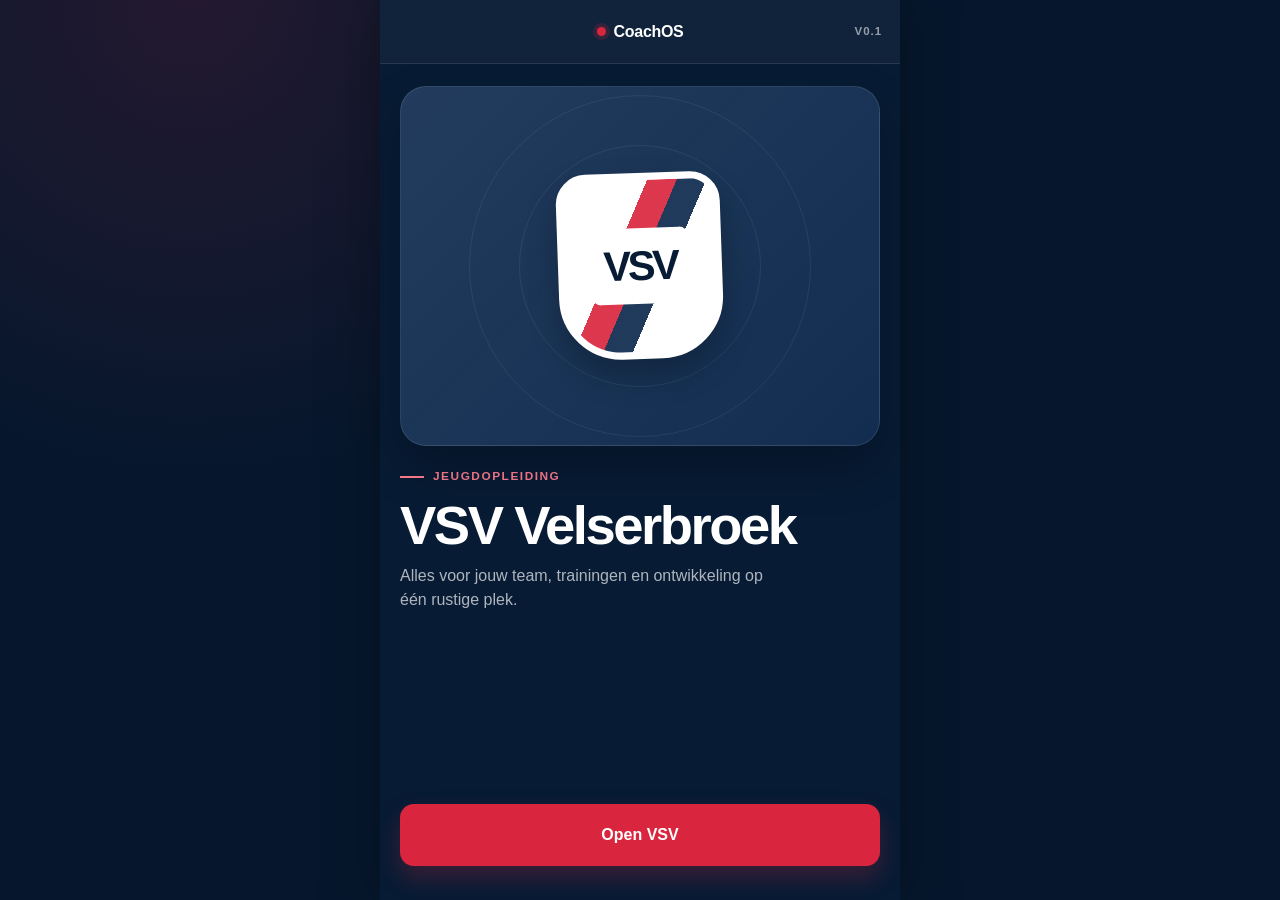
==== index.html @ f78aa9e5 "Publiceer eerste versie van CoachOS" ====
<!doctype html>
<html lang="nl">
  <head>
    <meta charset="UTF-8">
    <meta name="viewport" content="width=device-width, initial-scale=1, viewport-fit=cover">
    <meta name="description" content="Voetbalcoach platform voor trainingen, spelers en reflecties.">
    <meta name="theme-color" content="#c8102e">
    <meta name="application-name" content="CoachOS">
    <meta name="mobile-web-app-capable" content="yes">
    <meta name="apple-mobile-web-app-capable" content="yes">
    <meta name="apple-mobile-web-app-status-bar-style" content="black-translucent">
    <meta name="apple-mobile-web-app-title" content="CoachOS">
    <meta name="msapplication-TileColor" content="#c8102e">
    <title>CoachOS — VSV Velserbroek</title>
    <link rel="manifest" href="manifest.json">
    <link rel="icon" type="image/png" sizes="192x192" href="icons/icon-192.png">
    <link rel="apple-touch-icon" sizes="180x180" href="icons/icon-180.png">
    <link rel="stylesheet" href="styles.css">
  </head>
  <body>
    <div class="app-shell">
      <header class="topbar" id="topbar">
        <button class="back-button" id="back-button" type="button" aria-label="Ga terug" hidden>
          <span aria-hidden="true">←</span>
          <span>Terug</span>
        </button>
        <a class="wordmark" href="#home" aria-label="CoachOS startscherm">
          <span class="wordmark-dot" aria-hidden="true"></span>
          CoachOS
        </a>
        <span class="version">v0.1</span>
      </header>

      <main id="app" tabindex="-1">
        <section class="screen screen-home startup-fallback" aria-labelledby="startup-title">
          <div>
            <div class="logo-stage" aria-label="Ruimte voor het VSV-logo">
              <div class="club-mark" aria-hidden="true"><span>VSV</span></div>
            </div>
            <div class="home-copy">
              <p class="eyebrow">Jeugdopleiding</p>
              <h1 id="startup-title">VSV Velserbroek</h1>
              <p class="lead">CoachOS wordt gestart.</p>
            </div>
          </div>
          <div class="startup-status" id="startup-status">
            Even geduld…
          </div>
        </section>
      </main>

      <div class="toast" id="toast" role="status" aria-live="polite"></div>

      <aside class="install-card" id="install-card" aria-live="polite" hidden>
        <button
          class="install-close"
          id="install-close"
          type="button"
          aria-label="Installatiekaart sluiten"
        >
          ×
        </button>
        <img src="icons/icon-96.png" alt="" width="64" height="64">
        <div class="install-copy">
          <p class="eyebrow">CoachOS als app</p>
          <h2>Altijd klaar langs het veld</h2>
          <p>Open fullscreen en werk ook zonder internetverbinding.</p>
        </div>
        <button class="primary-button" id="install-button" type="button" hidden>
          CoachOS installeren
        </button>
        <div class="ios-install-steps" id="ios-install-steps" hidden>
          <span>Safari</span>
          <span aria-hidden="true">↓</span>
          <span>Deel</span>
          <span aria-hidden="true">↓</span>
          <strong>Zet op beginscherm</strong>
        </div>
      </aside>
    </div>

    <noscript>
      <p class="noscript">CoachOS heeft JavaScript nodig om te werken.</p>
    </noscript>

    <script>
      // Zorg dat een opstartprobleem nooit als een leeg scherm eindigt.
      window.CoachOSReady = false;
      window.addEventListener("error", function () {
        var status = document.getElementById("startup-status");
        if (!status) return;
        status.className = "startup-status startup-error";
        status.innerHTML = "<strong>CoachOS kon niet starten.</strong><br>Controleer of index.html, data.js en app.js in dezelfde map staan en open de pagina in Chrome, Edge of Safari.";
      });
      window.setTimeout(function () {
        var status = document.getElementById("startup-status");
        if (window.CoachOSReady || !status) return;
        status.className = "startup-status startup-error";
        status.innerHTML = "<strong>CoachOS reageert niet.</strong><br>Ververs de pagina of open index.html in Chrome, Edge of Safari.";
      }, 1500);
    </script>
    <script src="data.js"></script>
    <script src="app.js"></script>
  </body>
</html>
---- styles.css ----
:root {
  --navy-950: #06172d;
  --navy-900: #071b34;
  --navy-800: #0d294d;
  --navy-700: #173a66;
  --blue-100: #eaf1f8;
  --red-600: #d9263e;
  --red-700: #bb1d32;
  --white: #ffffff;
  --ink: #0d2038;
  --muted: #66758a;
  --line: #dce4ed;
  --surface: #f2f5f8;
  --success: #247457;
  --shadow: 0 14px 34px rgba(6, 23, 45, 0.1);
  --radius-xl: 26px;
  --radius-lg: 19px;
  --radius-md: 14px;
}

* {
  box-sizing: border-box;
}

html {
  min-height: 100%;
  background: var(--navy-950);
  -webkit-text-size-adjust: 100%;
}

body {
  min-width: 320px;
  min-height: 100vh;
  min-height: 100dvh;
  margin: 0;
  color: var(--ink);
  background:
    radial-gradient(circle at 15% 0%, rgba(217, 38, 62, 0.14), transparent 30rem),
    var(--navy-950);
  font-family: -apple-system, BlinkMacSystemFont, "Segoe UI", Arial, sans-serif;
  line-height: 1.5;
  -webkit-font-smoothing: antialiased;
}

button,
textarea {
  font: inherit;
}

button,
a {
  -webkit-tap-highlight-color: transparent;
}

button {
  color: inherit;
}

.app-shell {
  position: relative;
  width: 100%;
  max-width: 520px;
  min-height: 100vh;
  min-height: 100dvh;
  margin: 0 auto;
  overflow: hidden;
  background: var(--surface);
}

.topbar {
  position: sticky;
  z-index: 20;
  top: 0;
  display: grid;
  grid-template-columns: 1fr auto 1fr;
  align-items: center;
  min-height: calc(64px + env(safe-area-inset-top));
  padding: env(safe-area-inset-top) 18px 0;
  color: var(--white);
  background: rgba(7, 27, 52, 0.96);
  border-bottom: 1px solid rgba(255, 255, 255, 0.1);
  backdrop-filter: blur(16px);
}

.back-button,
.wordmark {
  min-height: 48px;
  color: var(--white);
}

.back-button {
  display: inline-flex;
  gap: 7px;
  align-items: center;
  justify-self: start;
  padding: 0;
  background: transparent;
  border: 0;
  font-size: 0.9rem;
  font-weight: 700;
  cursor: pointer;
}

.back-button span:first-child {
  font-size: 1.3rem;
  line-height: 1;
}

.back-button[hidden] {
  display: flex;
  visibility: hidden;
  pointer-events: none;
}

.wordmark {
  display: inline-flex;
  gap: 8px;
  align-items: center;
  text-decoration: none;
  font-size: 1rem;
  font-weight: 800;
  letter-spacing: -0.02em;
}

.wordmark-dot {
  width: 9px;
  height: 9px;
  background: var(--red-600);
  border-radius: 50%;
  box-shadow: 0 0 0 4px rgba(217, 38, 62, 0.18);
}

.version {
  justify-self: end;
  color: rgba(255, 255, 255, 0.56);
  font-size: 0.72rem;
  font-weight: 700;
  letter-spacing: 0.08em;
  text-transform: uppercase;
}

#app {
  min-height: calc(100dvh - 64px);
  outline: none;
}

.screen {
  min-height: calc(100dvh - 64px - env(safe-area-inset-top));
  padding: 30px 20px calc(34px + env(safe-area-inset-bottom));
  animation: screen-in 180ms ease-out;
}

.screen-home {
  display: flex;
  flex-direction: column;
  justify-content: space-between;
  padding-top: 22px;
  color: var(--white);
  background:
    linear-gradient(180deg, rgba(7, 27, 52, 0.05), rgba(7, 27, 52, 0.93)),
    var(--navy-900);
}

.home-copy {
  margin-top: 22px;
}

.eyebrow {
  display: flex;
  gap: 9px;
  align-items: center;
  margin: 0 0 12px;
  color: var(--red-600);
  font-size: 0.74rem;
  font-weight: 800;
  letter-spacing: 0.13em;
  text-transform: uppercase;
}

.eyebrow::before {
  width: 24px;
  height: 2px;
  content: "";
  background: currentColor;
}

.screen-home .eyebrow {
  color: #ff7c8f;
}

h1,
h2,
h3,
p {
  margin-top: 0;
}

h1 {
  max-width: 420px;
  margin-bottom: 10px;
  font-size: clamp(2rem, 9vw, 3.4rem);
  line-height: 1.04;
  letter-spacing: -0.045em;
}

h2 {
  margin-bottom: 8px;
  font-size: 1.7rem;
  line-height: 1.15;
  letter-spacing: -0.03em;
}

h3 {
  margin-bottom: 8px;
  font-size: 1.06rem;
  line-height: 1.3;
}

.lead {
  max-width: 390px;
  margin-bottom: 0;
  color: var(--muted);
  font-size: 1rem;
}

.screen-home .lead {
  color: rgba(255, 255, 255, 0.68);
}

.logo-stage {
  position: relative;
  display: grid;
  min-height: min(42vh, 360px);
  place-items: center;
  overflow: hidden;
  background:
    linear-gradient(135deg, rgba(255, 255, 255, 0.09), rgba(255, 255, 255, 0.02)),
    var(--navy-800);
  border: 1px solid rgba(255, 255, 255, 0.1);
  border-radius: var(--radius-xl);
  box-shadow: 0 22px 48px rgba(0, 0, 0, 0.22);
}

.logo-stage::before,
.logo-stage::after {
  position: absolute;
  width: 240px;
  height: 240px;
  content: "";
  border: 1px solid rgba(255, 255, 255, 0.07);
  border-radius: 50%;
}

.logo-stage::after {
  width: 340px;
  height: 340px;
}

.club-mark {
  position: relative;
  z-index: 1;
  display: grid;
  width: 164px;
  height: 186px;
  place-items: center;
  overflow: hidden;
  color: var(--navy-900);
  background: var(--white);
  border: 7px solid var(--white);
  border-radius: 30px 30px 62px 62px;
  box-shadow: 0 16px 30px rgba(0, 0, 0, 0.25);
  transform: rotate(-2deg);
}

.club-mark::before {
  position: absolute;
  inset: 0;
  content: "";
  background:
    linear-gradient(
      115deg,
      transparent 0 37%,
      var(--red-600) 37% 50%,
      var(--navy-800) 50% 63%,
      transparent 63%
    );
  opacity: 0.92;
}

.club-mark span {
  position: relative;
  z-index: 1;
  padding: 7px 12px;
  background: var(--white);
  border-radius: 9px;
  font-size: 2.6rem;
  font-weight: 900;
  letter-spacing: -0.08em;
}

.home-action {
  padding-top: 26px;
}

.primary-button,
.secondary-button,
.team-card,
.dashboard-button,
.training-card {
  width: 100%;
  min-height: 62px;
  border: 0;
  border-radius: var(--radius-md);
  cursor: pointer;
}

.primary-button,
.secondary-button {
  display: inline-flex;
  justify-content: center;
  align-items: center;
  padding: 16px 20px;
  font-weight: 800;
}

.primary-button {
  color: var(--white);
  background: var(--red-600);
  box-shadow: 0 12px 24px rgba(217, 38, 62, 0.25);
}

.secondary-button {
  color: var(--navy-900);
  background: var(--white);
  border: 1.5px solid var(--line);
}

.primary-button:active {
  background: var(--red-700);
  transform: translateY(1px);
}

.screen-header {
  margin-bottom: 26px;
}

.screen-header-compact {
  margin-bottom: 20px;
}

.team-card,
.training-card {
  position: relative;
  display: flex;
  align-items: center;
  padding: 0;
  text-align: left;
  background: var(--white);
  box-shadow: var(--shadow);
}

.team-card {
  min-height: 160px;
  overflow: hidden;
}

.team-stripe {
  align-self: stretch;
  width: 9px;
  background: var(--red-600);
}

.team-card-content {
  flex: 1;
  padding: 25px 22px;
}

.team-label,
.training-theme,
.detail-label {
  display: block;
  color: var(--muted);
  font-size: 0.75rem;
  font-weight: 800;
  letter-spacing: 0.08em;
  text-transform: uppercase;
}

.team-name {
  display: block;
  margin: 5px 0 7px;
  color: var(--navy-900);
  font-size: 2rem;
  font-weight: 900;
  letter-spacing: -0.04em;
}

.team-meta {
  color: var(--muted);
  font-size: 0.9rem;
}

.arrow {
  display: grid;
  flex: 0 0 40px;
  width: 40px;
  height: 40px;
  margin-right: 19px;
  place-items: center;
  color: var(--white);
  background: var(--navy-900);
  border-radius: 50%;
  font-size: 1.25rem;
}

.dashboard-hero {
  padding: 26px 24px;
  color: var(--white);
  background:
    linear-gradient(135deg, rgba(255, 255, 255, 0.08), transparent),
    var(--navy-900);
  border-radius: var(--radius-xl);
  box-shadow: var(--shadow);
}

.dashboard-hero .eyebrow {
  color: #ff7c8f;
}

.dashboard-hero h1 {
  margin: 0 0 6px;
  font-size: 2.65rem;
}

.dashboard-hero p {
  margin-bottom: 0;
  color: rgba(255, 255, 255, 0.64);
}

.dashboard-grid {
  display: grid;
  grid-template-columns: 1fr 1fr;
  gap: 12px;
  margin-top: 18px;
}

.dashboard-button {
  position: relative;
  min-height: 132px;
  padding: 18px;
  overflow: hidden;
  text-align: left;
  background: var(--white);
  box-shadow: var(--shadow);
}

.dashboard-button.active {
  color: var(--white);
  background: var(--red-600);
}

.dashboard-button.active::after {
  position: absolute;
  right: -32px;
  bottom: -42px;
  width: 105px;
  height: 105px;
  content: "";
  border: 18px solid rgba(255, 255, 255, 0.12);
  border-radius: 50%;
}

.dashboard-icon {
  display: grid;
  width: 42px;
  height: 42px;
  margin-bottom: 23px;
  place-items: center;
  color: var(--navy-800);
  background: var(--blue-100);
  border-radius: 12px;
  font-size: 1.2rem;
  font-weight: 900;
}

.active .dashboard-icon {
  color: var(--red-700);
  background: var(--white);
}

.dashboard-title {
  display: block;
  font-weight: 850;
}

.dashboard-state {
  display: block;
  margin-top: 2px;
  color: var(--muted);
  font-size: 0.72rem;
}

.active .dashboard-state {
  color: rgba(255, 255, 255, 0.72);
}

.training-list {
  display: grid;
  gap: 12px;
}

.training-card-shell {
  overflow: hidden;
  background: var(--white);
  border-radius: var(--radius-md);
  box-shadow: var(--shadow);
}

.add-training-button {
  gap: 8px;
  margin-bottom: 18px;
}

.add-training-button span {
  font-size: 1.35rem;
  line-height: 1;
}

.training-card {
  min-height: 118px;
  padding: 19px 17px 19px 20px;
  border-radius: 0;
  box-shadow: none;
}

.training-card-copy {
  flex: 1;
  min-width: 0;
}

.training-code {
  display: inline-flex;
  align-items: center;
  min-height: 27px;
  margin-bottom: 9px;
  padding: 0 9px;
  color: var(--red-700);
  background: #fff0f2;
  border-radius: 8px;
  font-size: 0.74rem;
  font-weight: 900;
  letter-spacing: 0.06em;
}

.training-title {
  display: block;
  margin-bottom: 4px;
  color: var(--navy-900);
  font-size: 1rem;
  font-weight: 850;
  line-height: 1.3;
}

.training-theme {
  overflow: hidden;
  text-overflow: ellipsis;
  white-space: nowrap;
  font-size: 0.68rem;
}

.training-meta {
  display: block;
  margin-top: 7px;
  color: var(--muted);
  font-size: 0.76rem;
  font-weight: 700;
}

.card-action {
  width: 100%;
  min-height: 48px;
  padding: 0 20px;
  color: var(--navy-700);
  background: #f8fafc;
  border: 0;
  border-top: 1px solid var(--line);
  text-align: left;
  font-size: 0.8rem;
  font-weight: 800;
  cursor: pointer;
}

.training-tools {
  display: grid;
  gap: 14px;
  margin-bottom: 16px;
  padding: 17px;
  background: var(--white);
  border: 1px solid var(--line);
  border-radius: var(--radius-lg);
}

.training-tool-grid {
  display: grid;
  grid-template-columns: 1fr 1fr;
  gap: 10px;
}

.training-result-summary {
  margin-bottom: 10px;
  color: var(--muted);
  font-size: 0.78rem;
  font-weight: 800;
}

.backup-card {
  margin-top: 28px;
  padding: 20px;
  background: var(--navy-900);
  border-radius: var(--radius-xl);
  color: var(--white);
}

.backup-card .eyebrow {
  color: #ff7c8f;
}

.backup-card h2 {
  margin-bottom: 6px;
}

.backup-card p:not(.eyebrow) {
  color: rgba(255, 255, 255, 0.66);
  font-size: 0.88rem;
}

.backup-actions {
  display: grid;
  gap: 9px;
  margin-top: 17px;
}

.backup-actions .secondary-button {
  justify-content: flex-start;
  min-height: 54px;
  border: 0;
}

.history-count {
  display: inline-flex;
  align-items: center;
  min-height: 26px;
  margin-top: 10px;
  padding: 0 8px;
  color: var(--success);
  background: #e8f5ef;
  border-radius: 7px;
  font-size: 0.72rem;
  font-weight: 800;
}

.detail-hero {
  margin: -30px -20px 22px;
  padding: 34px 20px 26px;
  color: var(--white);
  background: var(--navy-900);
}

.detail-code {
  display: inline-flex;
  min-height: 30px;
  align-items: center;
  margin-bottom: 14px;
  padding: 0 10px;
  color: var(--white);
  background: var(--red-600);
  border-radius: 8px;
  font-size: 0.78rem;
  font-weight: 900;
  letter-spacing: 0.08em;
}

.detail-hero h1 {
  margin-bottom: 10px;
  font-size: 2.1rem;
}

.detail-hero p {
  margin: 0;
  color: rgba(255, 255, 255, 0.68);
}

.fact-grid {
  display: grid;
  grid-template-columns: 1fr 1fr;
  gap: 10px;
  margin-bottom: 16px;
}

.fact-card,
.content-card,
.history-card,
.empty-history {
  background: var(--white);
  border: 1px solid var(--line);
  border-radius: var(--radius-lg);
}

.fact-card {
  padding: 16px;
}

.fact-value {
  display: block;
  margin-top: 4px;
  font-size: 0.93rem;
  font-weight: 800;
  line-height: 1.35;
}

.content-stack {
  display: grid;
  gap: 12px;
}

.detail-actions {
  display: grid;
  grid-template-columns: 1fr 1fr;
  gap: 10px;
  margin-top: 16px;
}

.detail-actions .danger-button {
  grid-column: 1 / -1;
}

.content-card {
  padding: 20px;
}

.content-card h3 {
  color: var(--navy-900);
}

.content-card p:last-child {
  margin-bottom: 0;
}

.clean-list {
  display: grid;
  gap: 10px;
  margin: 0;
  padding: 0;
  list-style: none;
}

.clean-list li {
  position: relative;
  padding-left: 19px;
}

.clean-list li::before {
  position: absolute;
  top: 0.64em;
  left: 0;
  width: 7px;
  height: 7px;
  content: "";
  background: var(--red-600);
  border-radius: 50%;
}

.exercise-list {
  counter-reset: exercise;
}

.exercise-list li {
  display: grid;
  grid-template-columns: 34px 1fr;
  gap: 11px;
  align-items: start;
  padding: 14px 0;
  border-bottom: 1px solid var(--line);
  counter-increment: exercise;
}

.exercise-list li:first-child {
  padding-top: 4px;
}

.exercise-list li:last-child {
  padding-bottom: 0;
  border-bottom: 0;
}

.exercise-list li::before {
  position: static;
  display: grid;
  width: 34px;
  height: 34px;
  place-items: center;
  content: counter(exercise, decimal-leading-zero);
  color: var(--white);
  background: var(--navy-800);
  border-radius: 10px;
  font-size: 0.72rem;
  font-weight: 900;
}

.exercise-name {
  display: block;
  margin-bottom: 3px;
  font-weight: 850;
}

.exercise-detail {
  color: var(--muted);
  font-size: 0.88rem;
}

.part-detail {
  display: grid;
  gap: 13px;
  min-width: 0;
}

.part-detail-heading {
  display: grid;
  gap: 5px;
}

.part-type {
  color: var(--red-700);
  font-size: 0.74rem;
  font-weight: 850;
}

.part-detail p,
.preserve-lines,
.detail-copy-block p {
  margin: 4px 0 0;
  white-space: pre-wrap;
}

.detail-copy-block + .detail-copy-block {
  margin-top: 16px;
  padding-top: 16px;
  border-top: 1px solid var(--line);
}

.parts-detail-section h2 {
  margin: 8px 0 12px;
  font-size: 1.3rem;
}

.part-detail-card-list {
  display: grid;
  gap: 13px;
}

.part-detail-card {
  overflow: hidden;
  background: var(--white);
  border: 1px solid var(--line);
  border-radius: var(--radius-lg);
  box-shadow: 0 8px 22px rgba(6, 23, 45, 0.06);
}

.part-detail-card-header {
  display: grid;
  grid-template-columns: 42px 1fr;
  gap: 12px;
  align-items: center;
  padding: 18px 20px;
  background: #f8fafc;
  border-bottom: 1px solid var(--line);
}

.part-detail-card-header h3 {
  margin: 0 0 3px;
  color: var(--navy-900);
}

.part-number {
  display: grid;
  width: 42px;
  height: 42px;
  place-items: center;
  color: var(--white);
  background: var(--navy-800);
  border-radius: 12px;
  font-size: 0.76rem;
  font-weight: 900;
}

.part-detail-card-body {
  display: grid;
  gap: 17px;
  padding: 20px;
}

.detail-field p {
  margin: 4px 0 0;
  white-space: pre-wrap;
}

.detail-line-list {
  display: grid;
  gap: 7px;
  margin: 7px 0 0;
  padding: 0;
  list-style: none;
}

.detail-line-list li {
  position: relative;
  padding-left: 17px;
}

.detail-line-list li::before {
  position: absolute;
  top: 0.64em;
  left: 0;
  width: 6px;
  height: 6px;
  content: "";
  background: var(--red-600);
  border-radius: 50%;
}

.coaching-phase-group {
  display: grid;
  gap: 14px;
  padding: 16px;
  background: var(--blue-100);
  border-radius: var(--radius-md);
}

.coaching-phase-group h4 {
  margin: 0;
  color: var(--navy-900);
  font-size: 0.9rem;
}

.sticky-action {
  position: sticky;
  z-index: 10;
  bottom: 0;
  margin: 24px -20px calc(-34px - env(safe-area-inset-bottom));
  padding: 14px 20px calc(14px + env(safe-area-inset-bottom));
  background: rgba(242, 245, 248, 0.94);
  border-top: 1px solid var(--line);
  backdrop-filter: blur(14px);
}

.reflection-form {
  display: grid;
  gap: 18px;
}

.training-form {
  display: grid;
  gap: 14px;
}

.template-picker {
  display: grid;
  gap: 16px;
  padding: 20px;
  color: var(--white);
  background:
    linear-gradient(135deg, rgba(255, 255, 255, 0.08), transparent),
    var(--navy-900);
  border-radius: var(--radius-xl);
  box-shadow: var(--shadow);
}

.template-picker .eyebrow {
  color: #ff7c8f;
}

.template-picker h2 {
  margin-bottom: 5px;
  font-size: 1.25rem;
}

.template-picker p:not(.eyebrow) {
  margin: 0;
  color: rgba(255, 255, 255, 0.66);
  font-size: 0.85rem;
}

.template-picker .field label {
  color: var(--white);
}

.template-picker .secondary-button {
  justify-content: flex-start;
}

.form-card {
  display: grid;
  gap: 18px;
  padding: 20px;
  background: var(--white);
  border: 1px solid var(--line);
  border-radius: var(--radius-lg);
}

.form-card h2 {
  margin-bottom: 0;
  font-size: 1.2rem;
}

.form-card-heading {
  display: flex;
  gap: 12px;
  justify-content: space-between;
  align-items: center;
}

.form-card-heading .detail-label {
  margin-bottom: 3px;
}

.field-grid {
  display: grid;
  grid-template-columns: minmax(0, 0.8fr) minmax(0, 1.2fr);
  gap: 12px;
}

.field {
  display: grid;
  gap: 8px;
}

.field label {
  color: var(--navy-900);
  font-weight: 800;
}

.field input,
.field textarea,
.field select,
.exercise-fields input,
.exercise-fields textarea,
.exercise-fields select {
  width: 100%;
  padding: 15px 16px;
  color: var(--ink);
  background: var(--white);
  border: 1.5px solid var(--line);
  border-radius: var(--radius-md);
  outline: none;
}

.field input,
.field select,
.exercise-fields input,
.exercise-fields select {
  min-height: 52px;
}

.field textarea,
.exercise-fields textarea {
  min-height: 112px;
  resize: vertical;
}

.field input:focus,
.field textarea:focus,
.field select:focus,
.exercise-fields input:focus,
.exercise-fields textarea:focus,
.exercise-fields select:focus {
  border-color: var(--navy-700);
  box-shadow: 0 0 0 4px rgba(23, 58, 102, 0.1);
}

.field-hint {
  color: var(--muted);
  font-size: 0.76rem;
}

.field-support {
  display: flex;
  gap: 8px;
  justify-content: space-between;
  align-items: center;
}

.field-support .field-hint {
  flex: 1;
}

.example-button {
  flex: 0 0 auto;
  min-height: 42px;
  padding: 0 9px;
  color: var(--navy-700);
  background: var(--blue-100);
  border: 0;
  border-radius: 9px;
  font-size: 0.72rem;
  font-weight: 800;
  cursor: pointer;
}

.field-example {
  padding: 13px 14px;
  color: var(--navy-800);
  background: var(--blue-100);
  border-left: 3px solid var(--navy-700);
  border-radius: 9px;
  font-size: 0.8rem;
}

.field-example strong,
.field-example span {
  display: block;
}

.field-example strong {
  margin-bottom: 4px;
}

.field-example span {
  white-space: pre-wrap;
}

.small-button {
  flex: 0 0 auto;
  min-height: 44px;
  padding: 0 12px;
  color: var(--navy-800);
  background: var(--blue-100);
  border: 0;
  border-radius: 11px;
  font-size: 0.78rem;
  font-weight: 850;
  cursor: pointer;
}

.exercise-editor-list {
  gap: 0;
}

.exercise-editor-list .exercise-editor-row {
  padding: 16px 0;
}

.exercise-editor-list .exercise-editor-row:first-child {
  padding-top: 2px;
}

.exercise-fields {
  display: grid;
  gap: 14px;
  min-width: 0;
}

.exercise-fields textarea {
  min-height: 88px;
}

.remove-exercise-button {
  justify-self: start;
  min-height: 42px;
  padding: 0;
  color: var(--red-700);
  background: transparent;
  border: 0;
  font-size: 0.78rem;
  font-weight: 800;
  cursor: pointer;
}

.part-heading {
  display: flex;
  gap: 10px;
  justify-content: space-between;
  align-items: center;
}

.part-move-actions {
  display: flex;
  gap: 5px;
}

.part-move-actions button {
  min-height: 42px;
  padding: 0 9px;
  color: var(--navy-700);
  background: var(--blue-100);
  border: 0;
  border-radius: 9px;
  font-size: 0.72rem;
  font-weight: 800;
  cursor: pointer;
}

.part-move-actions button:disabled {
  opacity: 0.38;
  cursor: default;
}

.add-part-button {
  margin-top: 2px;
}

.danger-button {
  width: 100%;
  min-height: 54px;
  color: var(--red-700);
  background: transparent;
  border: 1.5px solid #efbdc5;
  border-radius: var(--radius-md);
  font-weight: 800;
  cursor: pointer;
}

.form-errors {
  padding: 16px 18px;
  color: #8a1427;
  background: #fff0f2;
  border: 1px solid #efbdc5;
  border-radius: var(--radius-md);
}

.form-errors strong {
  display: block;
  margin-bottom: 7px;
}

.form-errors ul {
  margin: 0;
  padding-left: 20px;
}

.form-sticky-actions {
  position: sticky;
  z-index: 10;
  bottom: 0;
  display: grid;
  grid-template-columns: minmax(0, 0.8fr) minmax(0, 1.2fr);
  gap: 9px;
  margin: 4px -20px calc(-34px - env(safe-area-inset-bottom));
  padding: 14px 20px calc(14px + env(safe-area-inset-bottom));
  background: rgba(242, 245, 248, 0.96);
  border-top: 1px solid var(--line);
  backdrop-filter: blur(14px);
}

.form-sticky-actions .primary-button,
.form-sticky-actions .secondary-button {
  min-height: 56px;
  padding-right: 10px;
  padding-left: 10px;
}

.form-note {
  margin: -2px 0 2px;
  color: var(--muted);
  font-size: 0.8rem;
}

.visually-hidden {
  position: absolute !important;
  width: 1px !important;
  height: 1px !important;
  padding: 0 !important;
  overflow: hidden !important;
  clip: rect(0, 0, 0, 0) !important;
  white-space: nowrap !important;
  border: 0 !important;
}

.history-section {
  margin-top: 30px;
}

.section-heading {
  display: flex;
  justify-content: space-between;
  align-items: baseline;
  margin-bottom: 12px;
}

.section-heading h2 {
  margin-bottom: 0;
  font-size: 1.25rem;
}

.section-heading span {
  color: var(--muted);
  font-size: 0.76rem;
  font-weight: 800;
}

.history-list {
  display: grid;
  gap: 12px;
}

.history-card {
  padding: 18px;
}

.history-date {
  margin-bottom: 14px;
  color: var(--red-700);
  font-size: 0.76rem;
  font-weight: 900;
  letter-spacing: 0.05em;
  text-transform: uppercase;
}

.history-item + .history-item {
  margin-top: 13px;
  padding-top: 13px;
  border-top: 1px solid var(--line);
}

.history-question {
  display: block;
  margin-bottom: 3px;
  color: var(--muted);
  font-size: 0.72rem;
  font-weight: 800;
  text-transform: uppercase;
}

.history-answer {
  margin: 0;
  white-space: pre-wrap;
}

.empty-history {
  padding: 24px;
  color: var(--muted);
  text-align: center;
}

.empty-history strong {
  display: block;
  margin-bottom: 5px;
  color: var(--navy-900);
}

.toast {
  position: fixed;
  z-index: 50;
  right: 18px;
  bottom: calc(20px + env(safe-area-inset-bottom));
  left: 18px;
  max-width: 480px;
  margin: 0 auto;
  padding: 14px 17px;
  color: var(--white);
  background: var(--navy-900);
  border-radius: 12px;
  box-shadow: 0 16px 35px rgba(0, 0, 0, 0.24);
  font-size: 0.9rem;
  font-weight: 750;
  opacity: 0;
  pointer-events: none;
  transform: translateY(18px);
  transition: opacity 160ms ease, transform 160ms ease;
}

.toast.visible {
  opacity: 1;
  transform: translateY(0);
}

.install-card {
  position: fixed;
  z-index: 45;
  right: 16px;
  bottom: calc(16px + env(safe-area-inset-bottom));
  left: 16px;
  display: grid;
  grid-template-columns: 64px 1fr;
  gap: 14px 15px;
  max-width: 488px;
  margin: 0 auto;
  padding: 20px;
  color: var(--white);
  background: var(--navy-900);
  border: 1px solid rgba(255, 255, 255, 0.12);
  border-radius: var(--radius-xl);
  box-shadow: 0 22px 55px rgba(0, 0, 0, 0.32);
}

.install-card[hidden] {
  display: none;
}

.install-card img {
  grid-row: 1;
  width: 64px;
  height: 64px;
  border-radius: 16px;
}

.install-copy {
  padding-right: 22px;
}

.install-copy .eyebrow {
  margin-bottom: 5px;
  color: #ff7c8f;
}

.install-copy h2 {
  margin-bottom: 4px;
  font-size: 1.15rem;
}

.install-copy p:not(.eyebrow) {
  margin: 0;
  color: rgba(255, 255, 255, 0.66);
  font-size: 0.78rem;
}

.install-card .primary-button,
.ios-install-steps {
  grid-column: 1 / -1;
}

.install-close {
  position: absolute;
  top: 10px;
  right: 10px;
  display: grid;
  width: 44px;
  height: 44px;
  padding: 0;
  place-items: center;
  color: rgba(255, 255, 255, 0.68);
  background: transparent;
  border: 0;
  border-radius: 50%;
  font-size: 1.5rem;
  cursor: pointer;
}

.ios-install-steps {
  display: grid;
  grid-template-columns: auto 16px auto 16px 1fr;
  gap: 5px;
  align-items: center;
  min-height: 58px;
  padding: 12px 14px;
  color: var(--navy-900);
  background: var(--white);
  border-radius: var(--radius-md);
  text-align: center;
  font-size: 0.78rem;
  font-weight: 750;
}

.ios-install-steps[hidden] {
  display: none;
}

.ios-install-steps strong {
  color: var(--red-700);
}

.add-principle-button {
  gap: 8px;
  margin-bottom: 18px;
}

.add-principle-button span {
  font-size: 1.35rem;
  line-height: 1;
}

.principle-list,
.source-list {
  display: grid;
  gap: 12px;
}

.principle-card {
  display: flex;
  gap: 16px;
  align-items: center;
  width: 100%;
  min-height: 150px;
  padding: 21px 18px 21px 21px;
  color: var(--ink);
  background: var(--white);
  border: 0;
  border-radius: var(--radius-lg);
  box-shadow: var(--shadow);
  text-align: left;
  cursor: pointer;
}

.principle-card-copy {
  flex: 1;
  min-width: 0;
}

.principle-card-label,
.principle-card-title,
.principle-card-description,
.principle-card-meta {
  display: block;
}

.principle-card-label,
.source-type {
  color: var(--red-700);
  font-size: 0.72rem;
  font-weight: 900;
  letter-spacing: 0.07em;
  text-transform: uppercase;
}

.principle-card-title {
  margin-top: 7px;
  color: var(--navy-900);
  font-size: 1.05rem;
  font-weight: 850;
  line-height: 1.3;
}

.principle-card-description {
  display: -webkit-box;
  margin-top: 7px;
  overflow: hidden;
  color: var(--muted);
  font-size: 0.82rem;
  -webkit-box-orient: vertical;
  -webkit-line-clamp: 2;
}

.principle-card-meta {
  margin-top: 12px;
  color: var(--navy-700);
  font-size: 0.75rem;
  font-weight: 800;
}

.principle-hero {
  margin-bottom: 0;
}

.dashboard-button-wide {
  grid-column: 1 / -1;
  min-height: 116px;
}

.dashboard-button-wide .dashboard-icon {
  margin-bottom: 14px;
  font-size: 0.9rem;
}

.season-summary {
  margin-top: 18px;
  padding: 20px;
  background: var(--white);
  border: 1px solid var(--line);
  border-radius: var(--radius-xl);
  box-shadow: var(--shadow);
}

.season-summary-heading .eyebrow {
  margin-bottom: 7px;
}

.season-summary-heading h2 {
  margin-bottom: 16px;
  font-size: 1.25rem;
}

.season-summary-grid {
  display: grid;
  gap: 9px;
}

.season-summary-item {
  display: grid;
  gap: 3px;
  width: 100%;
  min-height: 88px;
  padding: 14px 15px;
  color: var(--ink);
  background: var(--surface);
  border: 1px solid var(--line);
  border-radius: var(--radius-md);
  text-align: left;
}

.season-summary-item span {
  color: var(--red-700);
  font-size: 0.7rem;
  font-weight: 900;
  letter-spacing: 0.06em;
  text-transform: uppercase;
}

.season-summary-item strong {
  color: var(--navy-900);
  font-size: 0.95rem;
}

.season-summary-item small {
  color: var(--muted);
  font-size: 0.75rem;
}

.season-summary-link {
  cursor: pointer;
}

.season-training-count {
  margin: 14px 0 0;
  color: var(--muted);
  font-size: 0.8rem;
}

.add-season-week-button {
  gap: 8px;
  margin-bottom: 18px;
}

.add-season-week-button span {
  font-size: 1.35rem;
}

.season-overview-facts {
  display: grid;
  grid-template-columns: 1.45fr 0.8fr;
  gap: 9px;
  margin-bottom: 20px;
}

.season-overview-facts div {
  padding: 14px;
  background: var(--white);
  border: 1px solid var(--line);
  border-radius: var(--radius-md);
}

.season-overview-facts span,
.season-overview-facts strong {
  display: block;
}

.season-overview-facts span {
  color: var(--muted);
  font-size: 0.68rem;
  font-weight: 850;
  text-transform: uppercase;
}

.season-overview-facts strong {
  margin-top: 5px;
  color: var(--navy-900);
  font-size: 0.84rem;
  line-height: 1.3;
}

.season-timeline {
  position: relative;
  display: grid;
  gap: 13px;
  padding-left: 19px;
}

.season-timeline::before {
  position: absolute;
  top: 20px;
  bottom: 20px;
  left: 5px;
  width: 2px;
  content: "";
  background: #cbd6e2;
}

.season-week-shell {
  position: relative;
  overflow: visible;
  background: var(--white);
  border-radius: var(--radius-lg);
  box-shadow: var(--shadow);
}

.season-week-card {
  display: flex;
  gap: 12px;
  align-items: center;
  width: 100%;
  min-height: 142px;
  padding: 18px 14px 18px 18px;
  color: var(--ink);
  background: var(--white);
  border: 0;
  border-radius: var(--radius-lg) var(--radius-lg) 0 0;
  text-align: left;
  cursor: pointer;
}

.season-timeline-marker {
  position: absolute;
  top: 27px;
  left: -20px;
  width: 13px;
  height: 13px;
  background: var(--red-600);
  border: 3px solid var(--surface);
  border-radius: 50%;
  box-shadow: 0 0 0 2px var(--red-600);
}

.season-week-copy {
  flex: 1;
  min-width: 0;
}

.season-week-date,
.season-week-title,
.season-week-training-count {
  display: block;
}

.season-week-date {
  color: var(--red-700);
  font-size: 0.72rem;
  font-weight: 900;
  letter-spacing: 0.04em;
  text-transform: uppercase;
}

.season-week-title {
  margin-top: 6px;
  color: var(--navy-900);
  font-size: 1rem;
  font-weight: 850;
}

.season-week-meta {
  display: flex;
  flex-wrap: wrap;
  gap: 6px;
  margin-top: 10px;
}

.season-chip {
  display: inline-flex;
  align-items: center;
  min-height: 25px;
  padding: 0 8px;
  color: var(--navy-700);
  background: var(--blue-100);
  border-radius: 7px;
  font-size: 0.68rem;
  font-weight: 850;
}

.phase-chip {
  color: var(--white);
  background: var(--navy-700);
}

.status-bevestigd,
.status-afgerond {
  color: var(--success);
  background: #e8f5ef;
}

.status-vervallen {
  color: var(--muted);
  background: #e7ebef;
  text-decoration: line-through;
}

.season-week-training-count {
  margin-top: 9px;
  color: var(--muted);
  font-size: 0.74rem;
}

.season-week-hero .season-week-meta {
  margin-top: 17px;
}

.season-week-hero .season-chip {
  background: rgba(255, 255, 255, 0.14);
  color: var(--white);
}

.season-week-content {
  margin-top: 0;
}

.season-week-content h2 {
  margin-bottom: 14px;
  font-size: 1.18rem;
}

.season-detail-list {
  display: grid;
  gap: 0;
  margin: 0;
}

.season-detail-list div {
  display: grid;
  grid-template-columns: minmax(90px, 0.8fr) minmax(0, 1.2fr);
  gap: 12px;
  padding: 10px 0;
  border-bottom: 1px solid var(--line);
}

.season-detail-list div:first-child {
  padding-top: 0;
}

.season-detail-list div:last-child {
  padding-bottom: 0;
  border-bottom: 0;
}

.season-detail-list dt {
  color: var(--muted);
  font-size: 0.75rem;
  font-weight: 800;
}

.season-detail-list dd {
  margin: 0;
  color: var(--navy-900);
  font-size: 0.82rem;
  font-weight: 750;
}

.season-note {
  margin-top: 16px;
  padding: 13px;
  color: var(--navy-700);
  background: var(--blue-100);
  border-radius: 10px;
  font-size: 0.82rem;
  white-space: pre-wrap;
}

.linked-training-card {
  overflow: hidden;
  border: 1px solid var(--line);
  border-radius: var(--radius-md);
}

.linked-training-card + .linked-training-card {
  margin-top: 9px;
}

.linked-training-card > button:first-child {
  display: grid;
  gap: 3px;
  width: 100%;
  min-height: 66px;
  padding: 12px 14px;
  color: var(--navy-900);
  background: var(--white);
  border: 0;
  text-align: left;
  cursor: pointer;
}

.linked-training-card > button:first-child span {
  color: var(--red-700);
  font-size: 0.7rem;
  font-weight: 900;
}

.unlink-button {
  width: 100%;
  min-height: 44px;
  padding: 8px 14px;
  color: var(--red-700);
  background: #fff7f8;
  border: 0;
  border-top: 1px solid var(--line);
  text-align: left;
  font-size: 0.75rem;
  font-weight: 800;
  cursor: pointer;
}

.training-link-form {
  display: grid;
  gap: 10px;
  margin-top: 16px;
  padding-top: 16px;
  border-top: 1px solid var(--line);
}

.training-link-form .secondary-button {
  min-height: 52px;
}

.compact-empty {
  padding: 16px;
  font-size: 0.8rem;
}

.season-reflection-list {
  display: grid;
  gap: 9px;
}

.season-reflection-card {
  padding: 14px;
  background: var(--surface);
  border-radius: var(--radius-md);
}

.season-reflection-card span,
.season-reflection-card strong {
  display: block;
}

.season-reflection-card span {
  color: var(--red-700);
  font-size: 0.68rem;
  font-weight: 850;
  text-transform: uppercase;
}

.season-reflection-card strong {
  margin-top: 4px;
  color: var(--navy-900);
  font-size: 0.82rem;
}

.season-reflection-card p {
  margin: 8px 0 0;
  color: var(--muted);
  font-size: 0.78rem;
}

.form-section {
  display: grid;
  gap: 18px;
  padding: 20px;
  background: var(--white);
  border: 1px solid var(--line);
  border-radius: var(--radius-lg);
}

.form-section h2 {
  margin-bottom: 0;
  font-size: 1.2rem;
}

.form-grid {
  display: grid;
  gap: 14px;
}

.knowledge-section {
  margin-top: 28px;
  padding: 20px;
  background: #e8edf3;
  border: 1px solid #d4dee8;
  border-radius: var(--radius-xl);
}

.knowledge-heading {
  display: grid;
  gap: 16px;
  margin-bottom: 18px;
}

.knowledge-heading .eyebrow {
  margin-bottom: 7px;
}

.knowledge-heading h2 {
  margin-bottom: 6px;
}

.knowledge-heading p:not(.eyebrow) {
  margin: 0;
  color: var(--muted);
  font-size: 0.86rem;
}

.knowledge-heading .primary-button {
  min-height: 54px;
}

.knowledge-empty {
  background: rgba(255, 255, 255, 0.72);
}

.source-card {
  padding: 18px;
  background: var(--white);
  border: 1px solid var(--line);
  border-radius: var(--radius-lg);
}

.source-card-heading h3 {
  margin: 7px 0 4px;
  color: var(--navy-900);
}

.source-meta,
.file-notice,
.current-file {
  display: block;
  color: var(--muted);
  font-size: 0.76rem;
}

.source-summary {
  margin: 13px 0 0;
  color: var(--ink);
  font-size: 0.86rem;
  white-space: pre-wrap;
}

.source-detail {
  margin-top: 13px;
  padding-top: 13px;
  border-top: 1px solid var(--line);
}

.source-detail span {
  display: block;
  margin-bottom: 4px;
  color: var(--navy-700);
  font-size: 0.7rem;
  font-weight: 900;
  letter-spacing: 0.04em;
  text-transform: uppercase;
}

.source-detail p {
  margin: 0;
  font-size: 0.84rem;
  white-space: pre-wrap;
}

.source-actions {
  display: grid;
  grid-template-columns: 1fr 1fr;
  gap: 8px;
  margin-top: 16px;
}

.source-actions .primary-button,
.source-actions .secondary-button,
.source-actions .danger-button {
  min-height: 48px;
  padding: 10px;
  font-size: 0.78rem;
}

.source-actions .danger-button {
  grid-column: 1 / -1;
}

.file-notice {
  padding: 11px 12px;
  color: var(--navy-700);
  background: var(--blue-100);
  border-radius: 9px;
  font-weight: 700;
}

.current-file {
  color: var(--success);
  font-weight: 800;
  overflow-wrap: anywhere;
}

.noscript {
  margin: 20px;
  color: var(--white);
}

.startup-status {
  min-height: 60px;
  padding: 17px 19px;
  color: rgba(255, 255, 255, 0.72);
  background: rgba(255, 255, 255, 0.08);
  border: 1px solid rgba(255, 255, 255, 0.1);
  border-radius: var(--radius-md);
}

.startup-error {
  color: var(--white);
  background: rgba(217, 38, 62, 0.22);
  border-color: rgba(255, 124, 143, 0.4);
}

.startup-error strong {
  display: block;
  margin-bottom: 3px;
}

:focus-visible {
  outline: 3px solid #6ca8ff;
  outline-offset: 3px;
}

@keyframes screen-in {
  from {
    opacity: 0;
    transform: translateY(5px);
  }

  to {
    opacity: 1;
    transform: translateY(0);
  }
}

@media (min-width: 521px) {
  .app-shell {
    box-shadow: 0 0 55px rgba(0, 0, 0, 0.35);
  }
}

@media (prefers-reduced-motion: reduce) {
  *,
  *::before,
  *::after {
    scroll-behavior: auto !important;
    animation-duration: 0.01ms !important;
    transition-duration: 0.01ms !important;
  }
}
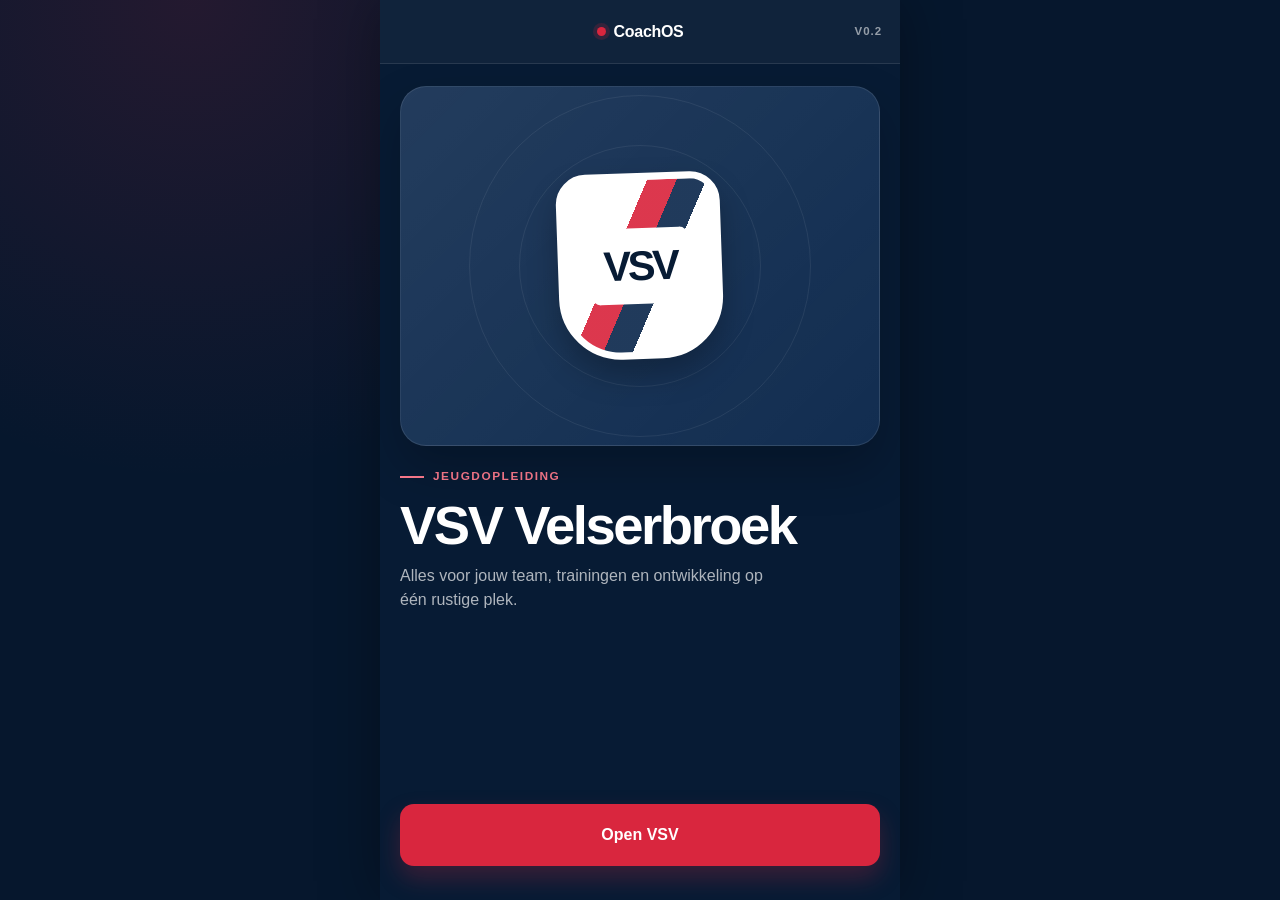
==== commit 28226afd: "Maak service worker robuust en toon kalenderconflicten" ====
--- a/index.html
+++ b/index.html
@@ -28,7 +28,7 @@
           <span class="wordmark-dot" aria-hidden="true"></span>
           CoachOS
         </a>
-        <span class="version">v0.1</span>
+        <span class="version">v0.2</span>
       </header>
 
       <main id="app" tabindex="-1">
@@ -90,7 +90,7 @@
         var status = document.getElementById("startup-status");
         if (!status) return;
         status.className = "startup-status startup-error";
-        status.innerHTML = "<strong>CoachOS kon niet starten.</strong><br>Controleer of index.html, data.js en app.js in dezelfde map staan en open de pagina in Chrome, Edge of Safari.";
+        status.innerHTML = "<strong>CoachOS kon niet starten.</strong><br>Controleer of index.html, data.js, planner-data.js en app.js in dezelfde map staan en open de pagina in Chrome, Edge of Safari.";
       });
       window.setTimeout(function () {
         var status = document.getElementById("startup-status");
@@ -100,6 +100,7 @@
       }, 1500);
     </script>
     <script src="data.js"></script>
+    <script src="planner-data.js"></script>
     <script src="app.js"></script>
   </body>
 </html>
--- a/styles.css
+++ b/styles.css
@@ -1666,6 +1666,94 @@
   line-height: 1.3;
 }
 
+.calendar-conflict-panel {
+  margin-bottom: 20px;
+  overflow: hidden;
+  background: #fff8ea;
+  border: 1px solid #e8c46a;
+  border-radius: var(--radius-lg);
+}
+
+.calendar-conflict-panel summary {
+  min-height: 56px;
+  padding: 17px 42px 17px 16px;
+  color: var(--navy-900);
+  font-size: 0.88rem;
+  font-weight: 850;
+  line-height: 1.35;
+  cursor: pointer;
+}
+
+.calendar-conflict-panel > p {
+  margin: 0;
+  padding: 0 16px 15px;
+  color: var(--muted);
+  font-size: 0.78rem;
+  line-height: 1.5;
+}
+
+.calendar-conflict-list {
+  display: grid;
+  gap: 10px;
+  padding: 0 10px 10px;
+}
+
+.calendar-conflict-card {
+  padding: 15px;
+  background: var(--white);
+  border: 1px solid var(--line);
+  border-radius: var(--radius-md);
+}
+
+.calendar-conflict-card header,
+.calendar-conflict-card header span,
+.calendar-conflict-card header strong,
+.calendar-conflict-values span,
+.calendar-conflict-values strong {
+  display: block;
+}
+
+.calendar-conflict-card header span,
+.calendar-conflict-values span {
+  color: var(--muted);
+  font-size: 0.68rem;
+  font-weight: 850;
+  letter-spacing: 0.04em;
+  text-transform: uppercase;
+}
+
+.calendar-conflict-card header strong {
+  margin-top: 4px;
+  color: var(--navy-900);
+  font-size: 0.92rem;
+}
+
+.calendar-conflict-values {
+  display: grid;
+  grid-template-columns: repeat(2, minmax(0, 1fr));
+  gap: 8px;
+  margin: 13px 0;
+}
+
+.calendar-conflict-values div {
+  min-width: 0;
+  padding: 11px;
+  background: var(--surface);
+  border-radius: 9px;
+}
+
+.calendar-conflict-values strong {
+  margin-top: 5px;
+  overflow-wrap: anywhere;
+  color: var(--navy-900);
+  font-size: 0.78rem;
+  line-height: 1.35;
+}
+
+.calendar-conflict-card .secondary-button {
+  width: 100%;
+}
+
 .season-timeline {
   position: relative;
   display: grid;
@@ -2082,6 +2170,284 @@
   overflow-wrap: anywhere;
 }
 
+/* Spelers en registraties */
+.player-primary-actions {
+  display: grid;
+  grid-template-columns: 1fr;
+  gap: 10px;
+  margin-bottom: 24px;
+}
+
+.player-list,
+.statistics-list {
+  display: grid;
+  gap: 12px;
+}
+
+.player-list > h2 {
+  margin: 8px 0 2px;
+  font-size: 1.08rem;
+}
+
+.inactive-player-list {
+  margin-top: 28px;
+}
+
+.section-intro {
+  margin: -5px 0 3px;
+  color: var(--muted);
+  font-size: 0.82rem;
+}
+
+.player-card {
+  padding: 17px;
+  background: var(--white);
+  border: 1px solid var(--line);
+  border-radius: var(--radius-lg);
+  box-shadow: var(--shadow);
+}
+
+.player-card-inactive {
+  background: #f1f3f5;
+}
+
+.player-card-main {
+  display: flex;
+  align-items: center;
+  gap: 12px;
+}
+
+.player-avatar {
+  display: grid;
+  flex: 0 0 44px;
+  width: 44px;
+  height: 44px;
+  place-items: center;
+  color: var(--white);
+  background: var(--navy-900);
+  border-radius: 50%;
+  font-weight: 900;
+}
+
+.player-card h3,
+.statistics-card h2 {
+  margin: 0;
+  color: var(--navy-900);
+  font-size: 1rem;
+}
+
+.player-card p {
+  margin: 4px 0 0;
+  color: var(--muted);
+  font-size: 0.78rem;
+}
+
+.player-card-actions {
+  display: grid;
+  grid-template-columns: 1fr 1fr;
+  gap: 8px;
+  margin-top: 14px;
+}
+
+.player-card-actions button {
+  min-height: 46px;
+  padding: 9px 8px;
+  font-size: 0.76rem;
+}
+
+.player-card-actions .danger-button {
+  grid-column: 1 / -1;
+}
+
+.players-empty {
+  margin-top: 8px;
+}
+
+.attendance-section h2 {
+  margin: 0;
+  font-size: 1.15rem;
+}
+
+.attendance-heading {
+  display: flex;
+  align-items: end;
+  justify-content: space-between;
+  gap: 12px;
+  margin-bottom: 14px;
+}
+
+.attendance-heading .eyebrow {
+  margin-bottom: 4px;
+}
+
+.attendance-heading > span {
+  color: var(--muted);
+  font-size: 0.74rem;
+  font-weight: 800;
+}
+
+.attendance-context,
+.availability-notice {
+  color: var(--navy-700);
+  background: var(--blue-100);
+  border-radius: 10px;
+}
+
+.attendance-context {
+  margin: 0 0 14px !important;
+  padding: 12px;
+  font-size: 0.78rem;
+}
+
+.attendance-quick-actions {
+  display: grid;
+  grid-template-columns: 1fr 1fr;
+  gap: 8px;
+  margin-bottom: 14px;
+}
+
+.attendance-quick-actions button {
+  min-height: 46px;
+  padding: 9px 7px;
+  font-size: 0.73rem;
+}
+
+.attendance-player-list {
+  display: grid;
+  gap: 10px;
+}
+
+.attendance-player {
+  padding: 13px;
+  background: #f7f8fa;
+  border: 1px solid var(--line);
+  border-radius: var(--radius-md);
+}
+
+.attendance-player-heading {
+  display: grid;
+  grid-template-columns: minmax(0, 1fr) minmax(132px, 0.8fr);
+  align-items: center;
+  gap: 10px;
+}
+
+.attendance-player-heading label {
+  color: var(--navy-900);
+  font-size: 0.85rem;
+  font-weight: 850;
+}
+
+.attendance-player-heading select {
+  min-height: 46px;
+  padding: 9px 30px 9px 10px;
+  font-size: 0.8rem;
+}
+
+.note-toggle {
+  min-height: 40px;
+  margin-top: 5px;
+  padding: 7px 0;
+  color: var(--red-700);
+  background: transparent;
+  border: 0;
+  font: inherit;
+  font-size: 0.75rem;
+  font-weight: 850;
+  text-align: left;
+}
+
+.attendance-note {
+  margin-top: 4px;
+}
+
+.attendance-note label {
+  position: absolute;
+  width: 1px;
+  height: 1px;
+  overflow: hidden;
+  clip: rect(0, 0, 0, 0);
+}
+
+.attendance-note textarea {
+  min-height: 74px;
+}
+
+.attendance-save {
+  width: 100%;
+  margin-top: 14px;
+}
+
+.compact-empty .secondary-button {
+  width: 100%;
+  margin-top: 12px;
+}
+
+.attendance-summary-grid {
+  display: grid;
+  grid-template-columns: 1fr 1fr;
+  gap: 10px;
+  margin-bottom: 14px;
+}
+
+.attendance-summary-wide {
+  grid-column: 1 / -1;
+}
+
+.availability-notice {
+  margin-bottom: 18px;
+  padding: 15px;
+}
+
+.availability-notice strong {
+  color: var(--navy-900);
+}
+
+.availability-notice p {
+  margin: 5px 0 0;
+  font-size: 0.8rem;
+}
+
+.statistics-card {
+  padding: 17px;
+  background: var(--white);
+  border: 1px solid var(--line);
+  border-radius: var(--radius-lg);
+}
+
+.statistics-card dl {
+  display: grid;
+  gap: 9px;
+  margin: 14px 0 0;
+}
+
+.statistics-card dl > div {
+  display: grid;
+  grid-template-columns: minmax(0, 1fr) auto;
+  align-items: center;
+  gap: 12px;
+  padding-top: 9px;
+  border-top: 1px solid var(--line);
+}
+
+.statistics-card dt {
+  color: var(--muted);
+  font-size: 0.78rem;
+}
+
+.statistics-card dd {
+  margin: 0;
+  color: var(--navy-900);
+  font-size: 0.92rem;
+  font-weight: 900;
+}
+
+@media (min-width: 430px) {
+  .player-primary-actions,
+  .form-grid.two-columns {
+    grid-template-columns: 1fr 1fr;
+  }
+}
+
 .noscript {
   margin: 20px;
   color: var(--white);
@@ -2105,6 +2471,262 @@
 .startup-error strong {
   display: block;
   margin-bottom: 3px;
+}
+
+/* V4-seizoensplanner en weekkaarten */
+.planner-dashboard-card,
+.planner-timeline-section,
+.planner-form-context {
+  margin-top: 18px;
+  padding: 19px;
+  color: var(--ink);
+  background: var(--white);
+  border: 1px solid var(--line);
+  border-radius: var(--radius-xl);
+  box-shadow: var(--shadow);
+}
+
+.planner-dashboard-heading,
+.planner-dashboard-footer,
+.section-heading-row,
+.planner-session-card header {
+  display: flex;
+  gap: 14px;
+  align-items: flex-start;
+  justify-content: space-between;
+}
+
+.planner-dashboard-heading h1,
+.planner-dashboard-heading h2,
+.planner-form-context h2,
+.section-heading-row h2 {
+  margin: 2px 0 0;
+  line-height: 1.18;
+}
+
+.planner-week-badge {
+  display: inline-grid;
+  flex: 0 0 50px;
+  width: 50px;
+  height: 50px;
+  place-items: center;
+  color: var(--white);
+  background: var(--red-600);
+  border-radius: 16px;
+  font-weight: 900;
+}
+
+.planner-date,
+.planner-context {
+  margin: 10px 0 0;
+  color: var(--muted);
+}
+
+.planner-context {
+  color: var(--navy-700);
+  font-weight: 800;
+}
+
+.planner-behaviour-list,
+.planner-detail-list {
+  display: grid;
+  gap: 7px;
+  margin: 15px 0;
+  padding-left: 21px;
+}
+
+.planner-dashboard-footer {
+  align-items: center;
+  margin-top: 17px;
+  padding-top: 15px;
+  border-top: 1px solid var(--line);
+}
+
+.planner-dashboard-footer > span {
+  color: var(--muted);
+  font-size: 0.8rem;
+  font-weight: 700;
+}
+
+.planner-dashboard-footer .primary-button {
+  width: auto;
+}
+
+.planner-card-action {
+  color: var(--navy-800);
+  background: var(--blue-100);
+}
+
+.planner-timeline-section {
+  margin-bottom: 20px;
+}
+
+.section-heading-row > span {
+  color: var(--muted);
+  font-size: 0.8rem;
+  font-weight: 800;
+}
+
+.planner-timeline {
+  display: grid;
+  gap: 9px;
+  max-height: 520px;
+  margin-top: 16px;
+  overflow-y: auto;
+}
+
+.planner-timeline-card {
+  display: grid;
+  grid-template-columns: auto minmax(0, 1fr) auto;
+  gap: 12px;
+  align-items: center;
+  width: 100%;
+  min-height: 76px;
+  padding: 11px;
+  text-align: left;
+  background: var(--surface);
+  border: 1px solid var(--line);
+  border-radius: var(--radius-md);
+  cursor: pointer;
+}
+
+.planner-timeline-card .planner-week-badge {
+  width: 44px;
+  height: 44px;
+  flex-basis: 44px;
+  border-radius: 13px;
+  font-size: 0.85rem;
+}
+
+.planner-timeline-copy {
+  display: grid;
+  gap: 2px;
+}
+
+.planner-timeline-copy strong {
+  color: var(--navy-900);
+  line-height: 1.25;
+}
+
+.planner-timeline-copy span,
+.planner-timeline-copy small {
+  color: var(--muted);
+  font-size: 0.76rem;
+}
+
+.week-card-hero .planner-dashboard-heading {
+  align-items: flex-start;
+}
+
+.week-card-hero h1 {
+  margin-top: 3px;
+}
+
+.planner-phase-grid,
+.planner-session-list {
+  display: grid;
+  gap: 11px;
+  margin-top: 14px;
+}
+
+.planner-phase-card {
+  padding: 13px;
+  background: var(--surface);
+  border-left: 4px solid var(--navy-700);
+  border-radius: 0 var(--radius-md) var(--radius-md) 0;
+}
+
+.planner-phase-card span,
+.session-duration {
+  color: var(--red-700);
+  font-size: 0.74rem;
+  font-weight: 900;
+  letter-spacing: 0.04em;
+  text-transform: uppercase;
+}
+
+.planner-phase-card p {
+  margin: 4px 0 0;
+}
+
+.planner-session-card {
+  padding: 15px;
+  background: var(--surface);
+  border: 1px solid var(--line);
+  border-radius: var(--radius-lg);
+}
+
+.planner-session-card h3 {
+  margin: 3px 0 0;
+  line-height: 1.25;
+}
+
+.planner-session-content {
+  margin: 14px 0;
+}
+
+.planner-session-card .primary-button {
+  width: 100%;
+}
+
+.coach-word-list {
+  display: flex;
+  flex-wrap: wrap;
+  gap: 7px;
+  margin: 10px 0 0;
+  padding: 0;
+  list-style: none;
+}
+
+.coach-word-list li {
+  padding: 7px 10px;
+  color: var(--navy-800);
+  background: var(--blue-100);
+  border-radius: 999px;
+  font-size: 0.8rem;
+  font-weight: 800;
+}
+
+.week-card-linked-section {
+  margin-top: 22px;
+  padding-top: 18px;
+  border-top: 1px solid var(--line);
+}
+
+.planner-form-context {
+  margin: 0 0 16px;
+  color: var(--white);
+  background: var(--navy-800);
+  border-color: transparent;
+}
+
+.planner-form-context .eyebrow,
+.planner-form-context p {
+  color: rgba(255, 255, 255, 0.78);
+}
+
+.print-planner-meta {
+  display: inline-block;
+  margin-top: 10px;
+  font-size: 0.8rem;
+  font-weight: 800;
+}
+
+.dashboard-storage-status {
+  display: flex;
+  flex-wrap: wrap;
+  gap: 5px 14px;
+  justify-content: space-between;
+  margin-top: 18px;
+  padding: 11px 4px 0;
+  color: var(--muted);
+  border-top: 1px solid var(--line);
+  font-size: 0.76rem;
+  font-weight: 700;
+}
+
+.dashboard-storage-status.storage-status-warning {
+  color: var(--red-700);
 }
 
 :focus-visible {
@@ -2139,3 +2761,84 @@
     transition-duration: 0.01ms !important;
   }
 }
+
+@page {
+  size: A4;
+  margin: 12mm;
+}
+
+@media print {
+  html,
+  body {
+    min-width: 0;
+    background: #fff;
+  }
+
+  .app-shell {
+    width: 100%;
+    max-width: none;
+    min-height: 0;
+    overflow: visible;
+    background: #fff;
+    box-shadow: none;
+  }
+
+  .topbar,
+  .install-card,
+  .toast,
+  .detail-actions,
+  .sticky-action,
+  .history-section,
+  .attendance-section,
+  .training-detail-screen button {
+    display: none !important;
+  }
+
+  .training-detail-screen {
+    padding: 0;
+    font-size: 9.5pt;
+  }
+
+  .training-detail-screen .detail-hero {
+    padding: 12px 15px;
+    color: #fff;
+    background: var(--navy-900) !important;
+    print-color-adjust: exact;
+    -webkit-print-color-adjust: exact;
+  }
+
+  .training-detail-screen .fact-grid {
+    grid-template-columns: repeat(4, 1fr);
+    gap: 6px;
+    margin: 8px 0;
+  }
+
+  .training-detail-screen .fact-card,
+  .training-detail-screen .content-card,
+  .training-detail-screen .part-detail-card {
+    padding: 8px 10px;
+    border: 1px solid #cfd5dc;
+    box-shadow: none;
+    break-inside: avoid;
+  }
+
+  .training-detail-screen .content-stack,
+  .training-detail-screen .part-detail-card-list {
+    gap: 7px;
+  }
+
+  .training-detail-screen h2,
+  .training-detail-screen h3,
+  .training-detail-screen h4,
+  .training-detail-screen p,
+  .training-detail-screen ul {
+    margin-top: 3px;
+    margin-bottom: 3px;
+  }
+
+  .training-detail-screen .part-number {
+    width: 28px;
+    height: 28px;
+    font-size: 8pt;
+  }
+}
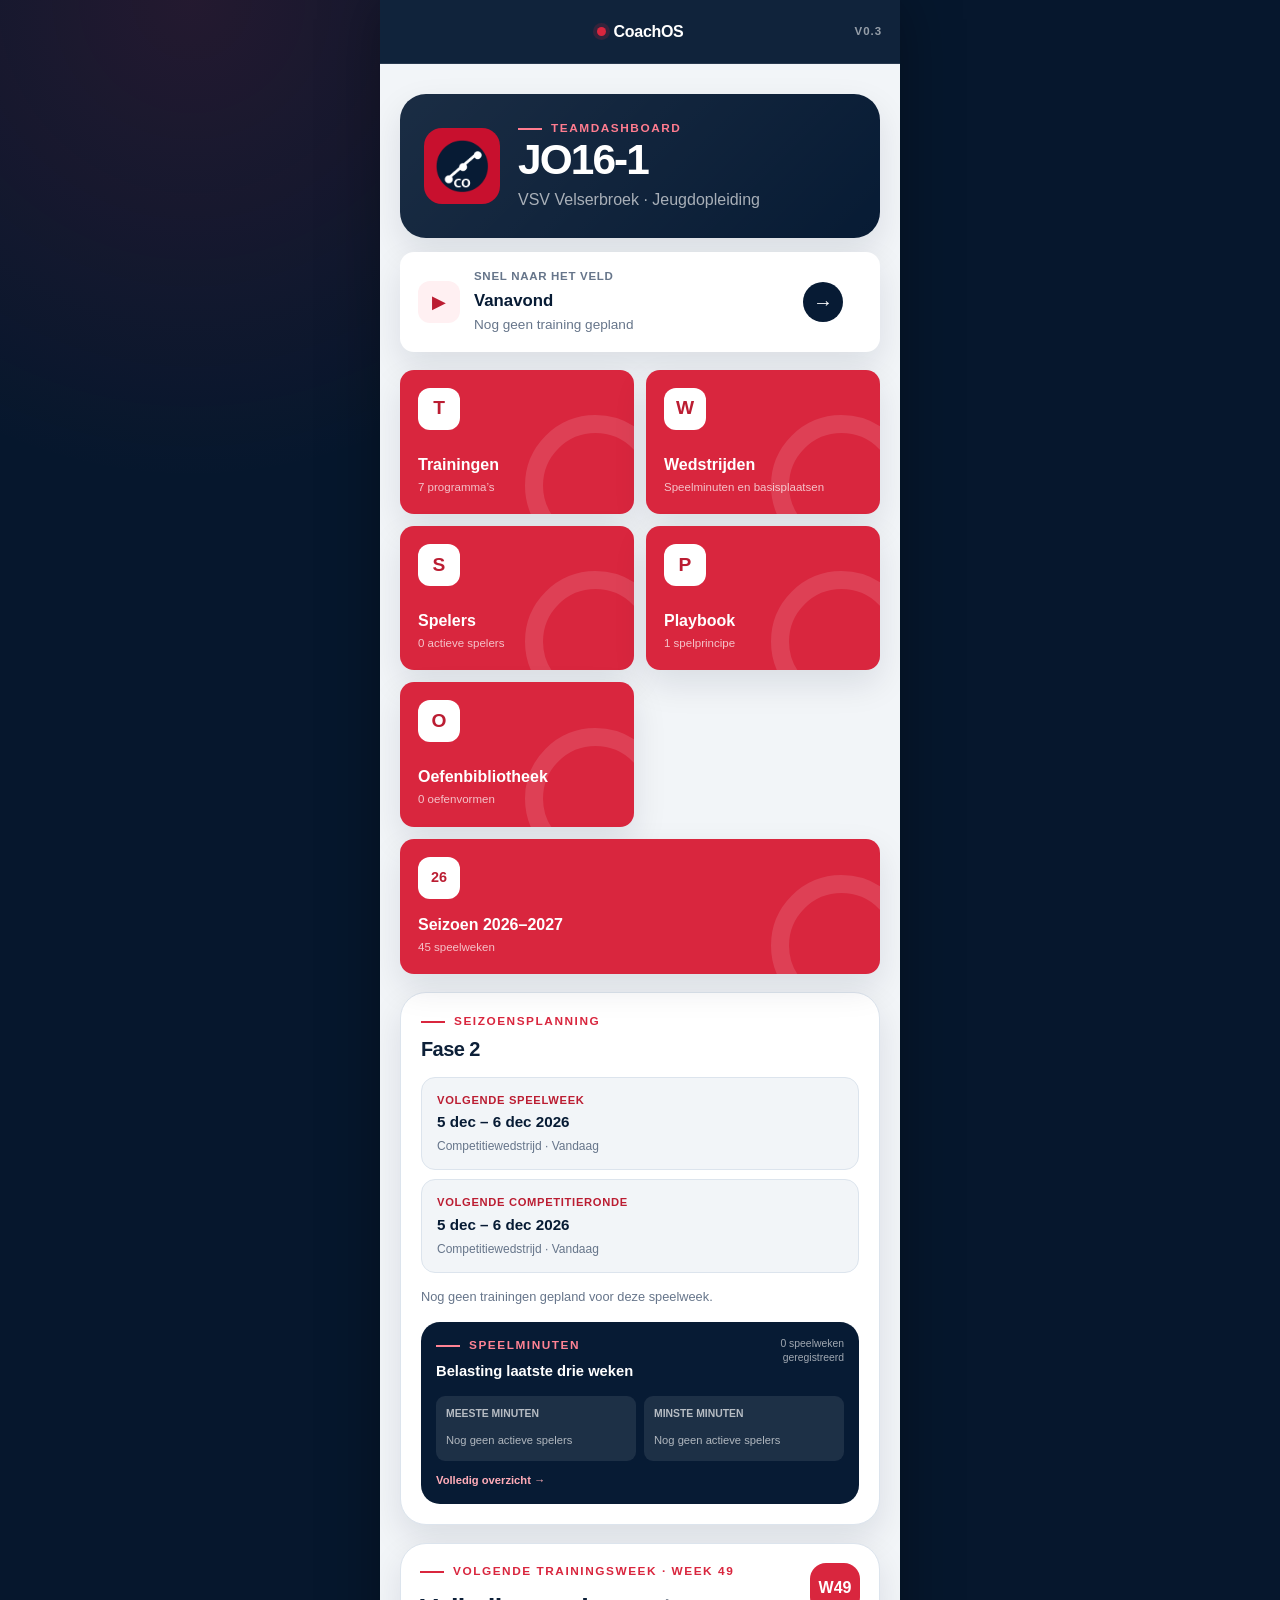
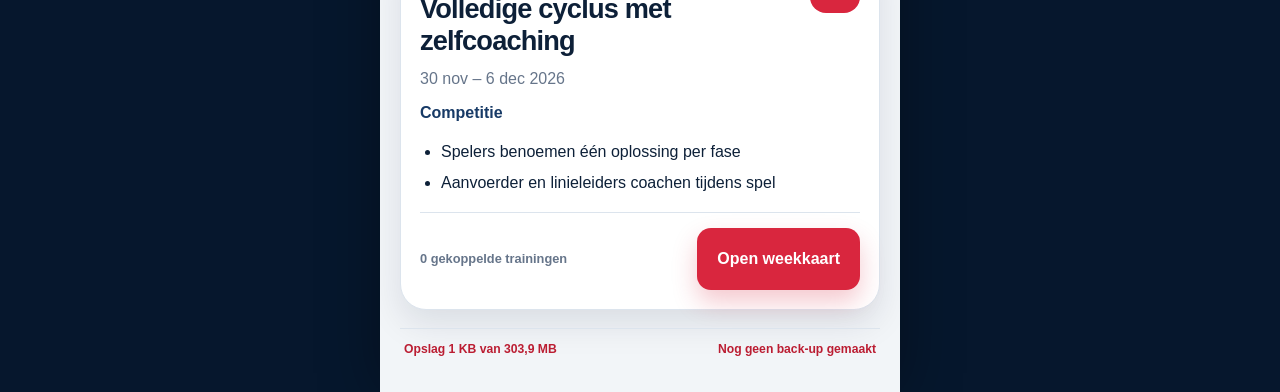
==== commit e924695f: "Publiceer CoachOS v0.3. Publiceer CoachOS v0.3." ====
--- a/index.html
+++ b/index.html
@@ -24,18 +24,18 @@
           <span aria-hidden="true">←</span>
           <span>Terug</span>
         </button>
-        <a class="wordmark" href="#home" aria-label="CoachOS startscherm">
+        <a class="wordmark" href="#dashboard" aria-label="CoachOS dashboard">
           <span class="wordmark-dot" aria-hidden="true"></span>
           CoachOS
         </a>
-        <span class="version">v0.2</span>
+        <span class="version">v0.3</span>
       </header>
 
       <main id="app" tabindex="-1">
         <section class="screen screen-home startup-fallback" aria-labelledby="startup-title">
           <div>
             <div class="logo-stage" aria-label="Ruimte voor het VSV-logo">
-              <div class="club-mark" aria-hidden="true"><span>VSV</span></div>
+              <img class="club-logo" src="icons/icon-384.png" alt="VSV Velserbroek">
             </div>
             <div class="home-copy">
               <p class="eyebrow">Jeugdopleiding</p>
@@ -77,6 +77,8 @@
           <strong>Zet op beginscherm</strong>
         </div>
       </aside>
+
+      <div class="coachcard-print" id="coachcard-print" hidden></div>
     </div>
 
     <noscript>
--- a/styles.css
+++ b/styles.css
@@ -298,6 +298,16 @@
   letter-spacing: -0.08em;
 }
 
+.club-logo {
+  position: relative;
+  z-index: 1;
+  display: block;
+  width: min(72%, 250px);
+  height: auto;
+  object-fit: contain;
+  filter: drop-shadow(0 16px 28px rgba(0, 0, 0, 0.28));
+}
+
 .home-action {
   padding-top: 26px;
 }
@@ -414,6 +424,9 @@
 }
 
 .dashboard-hero {
+  display: flex;
+  align-items: center;
+  gap: 18px;
   padding: 26px 24px;
   color: var(--white);
   background:
@@ -423,6 +436,14 @@
   box-shadow: var(--shadow);
 }
 
+.dashboard-club-logo {
+  flex: 0 0 76px;
+  width: 76px;
+  height: 76px;
+  object-fit: contain;
+  border-radius: 18px;
+}
+
 .dashboard-hero .eyebrow {
   color: #ff7c8f;
 }
@@ -435,6 +456,65 @@
 .dashboard-hero p {
   margin-bottom: 0;
   color: rgba(255, 255, 255, 0.64);
+}
+
+.tonight-dashboard-button {
+  display: flex;
+  align-items: center;
+  width: 100%;
+  min-height: 62px;
+  margin-top: 14px;
+  padding: 16px 18px;
+  gap: 14px;
+  text-align: left;
+  background: var(--white);
+  border: 0;
+  border-radius: var(--radius-md);
+  box-shadow: var(--shadow);
+  cursor: pointer;
+}
+
+.tonight-dashboard-icon {
+  display: grid;
+  flex: 0 0 42px;
+  width: 42px;
+  height: 42px;
+  place-items: center;
+  color: var(--red-700);
+  background: #fff0f2;
+  border-radius: 12px;
+  font-size: 1.1rem;
+}
+
+.tonight-dashboard-copy {
+  flex: 1;
+  min-width: 0;
+}
+
+.tonight-dashboard-copy small {
+  display: block;
+  color: var(--muted);
+  font-size: 0.72rem;
+  font-weight: 800;
+  letter-spacing: 0.06em;
+  text-transform: uppercase;
+}
+
+.tonight-dashboard-copy strong {
+  display: block;
+  margin: 3px 0 2px;
+  color: var(--navy-900);
+  font-size: 1.05rem;
+  font-weight: 850;
+}
+
+.tonight-dashboard-copy span {
+  display: block;
+  overflow: hidden;
+  color: var(--muted);
+  text-overflow: ellipsis;
+  white-space: nowrap;
+  font-size: 0.85rem;
 }
 
 .dashboard-grid {
@@ -644,6 +724,12 @@
   justify-content: flex-start;
   min-height: 54px;
   border: 0;
+}
+
+.backup-file-hint {
+  margin: 10px 0 0;
+  color: rgba(255, 255, 255, 0.55);
+  font-size: 0.76rem;
 }
 
 .history-count {
@@ -2249,6 +2335,36 @@
   margin-top: 14px;
 }
 
+.player-card-statistics {
+  display: grid;
+  grid-template-columns: 1fr 1fr;
+  gap: 8px;
+  margin-top: 14px;
+}
+
+.player-card-statistics span {
+  min-width: 0;
+  padding: 11px;
+  background: var(--surface);
+  border-radius: 12px;
+}
+
+.player-card-statistics small,
+.player-card-statistics strong {
+  display: block;
+}
+
+.player-card-statistics small {
+  color: var(--muted);
+  font-size: 1.125rem;
+}
+
+.player-card-statistics strong {
+  margin-top: 2px;
+  color: var(--navy-900);
+  font-size: 1.25rem;
+}
+
 .player-card-actions button {
   min-height: 46px;
   padding: 9px 8px;
@@ -2257,6 +2373,552 @@
 
 .player-card-actions .danger-button {
   grid-column: 1 / -1;
+}
+
+.player-card-actions .player-profile-button {
+  grid-column: 1 / -1;
+}
+
+.player-profile-hero {
+  display: flex;
+  align-items: center;
+  gap: 14px;
+}
+
+.player-profile-hero .player-avatar {
+  flex-basis: 54px;
+  width: 54px;
+  height: 54px;
+  color: var(--navy-900);
+  background: var(--white);
+}
+
+.player-profile-hero h1,
+.player-profile-hero p {
+  margin-left: 0;
+}
+
+.player-development-grid {
+  display: grid;
+  gap: 10px;
+  margin: 16px 0;
+}
+
+.player-season-statistics {
+  margin: 16px 0;
+  padding: 18px;
+  background: var(--white);
+  border: 1px solid var(--line);
+  border-radius: var(--radius-lg);
+  box-shadow: var(--shadow);
+}
+
+.player-season-statistics h2 {
+  margin: 0;
+  font-size: 1.45rem;
+}
+
+.player-stat-grid {
+  display: grid;
+  grid-template-columns: 1fr 1fr;
+  gap: 10px;
+  margin-top: 16px;
+}
+
+.player-stat-grid > div {
+  padding: 14px;
+  background: var(--surface);
+  border-radius: var(--radius-md);
+}
+
+.player-stat-grid span,
+.player-stat-grid strong,
+.player-stat-grid small {
+  display: block;
+}
+
+.player-stat-grid span {
+  color: var(--muted);
+  font-size: 1.125rem;
+}
+
+.player-stat-grid strong {
+  margin-top: 5px;
+  color: var(--navy-900);
+  font-size: 1.6rem;
+  line-height: 1.1;
+}
+
+.player-stat-grid small {
+  margin-top: 5px;
+  color: var(--muted);
+  font-size: 1.125rem;
+}
+
+.match-overview-list {
+  display: grid;
+  gap: 12px;
+}
+
+.match-overview-card {
+  padding: 18px;
+  background: var(--white);
+  border: 1px solid var(--line);
+  border-radius: var(--radius-lg);
+  box-shadow: var(--shadow);
+}
+
+.match-overview-card h2 {
+  margin: 5px 0 7px;
+  color: var(--navy-900);
+  font-size: 1.35rem;
+}
+
+.match-overview-card p {
+  margin-bottom: 16px;
+  color: var(--muted);
+  font-size: 1.125rem;
+}
+
+.match-overview-card button {
+  min-height: 52px;
+}
+
+.player-development-grid > div {
+  padding: 17px;
+  background: var(--white);
+  border: 1px solid var(--line);
+  border-radius: var(--radius-lg);
+  box-shadow: var(--shadow);
+}
+
+.player-development-grid span,
+.player-development-grid strong,
+.player-development-grid small {
+  display: block;
+}
+
+.player-development-grid span {
+  color: var(--red-700);
+  font-size: 0.7rem;
+  font-weight: 900;
+  letter-spacing: 0.05em;
+  text-transform: uppercase;
+}
+
+.player-development-grid strong {
+  margin-top: 6px;
+  color: var(--navy-900);
+  font-size: 0.96rem;
+  line-height: 1.4;
+}
+
+.player-development-grid small {
+  margin-top: 7px;
+  color: var(--muted);
+  font-size: 0.74rem;
+}
+
+.player-profile-section {
+  margin-top: 12px;
+}
+
+.player-profile-section .section-heading-row {
+  align-items: center;
+  margin-bottom: 14px;
+}
+
+.player-profile-section .section-heading-row h2 {
+  margin: 2px 0 0;
+}
+
+.compact-button {
+  min-height: 44px;
+  padding: 9px 11px;
+  font-size: 0.73rem;
+}
+
+.inline-profile-form {
+  margin-bottom: 14px;
+  padding: 14px;
+  background: var(--surface);
+  border: 1px solid var(--line);
+  border-radius: var(--radius-md);
+}
+
+.inline-profile-form[hidden] {
+  display: none;
+}
+
+.inline-profile-form > p {
+  margin: 0 0 12px;
+  color: var(--muted);
+  font-size: 0.74rem;
+}
+
+.inline-profile-form .primary-button {
+  width: 100%;
+}
+
+.observation-list,
+.measurement-list {
+  display: grid;
+  gap: 9px;
+}
+
+.observation-list article,
+.measurement-list article {
+  padding: 13px;
+  background: var(--surface);
+  border-radius: 10px;
+}
+
+.observation-list span,
+.measurement-list span,
+.measurement-list strong,
+.measurement-list small {
+  display: block;
+}
+
+.observation-list span,
+.measurement-list span {
+  color: var(--muted);
+  font-size: 0.7rem;
+  font-weight: 800;
+}
+
+.observation-list p {
+  margin: 7px 0 0;
+  color: var(--ink);
+  font-size: 0.84rem;
+  line-height: 1.5;
+}
+
+.measurement-list strong {
+  margin-top: 4px;
+  color: var(--navy-900);
+  font-size: 1rem;
+}
+
+.measurement-list small {
+  margin-top: 3px;
+  color: var(--muted);
+  font-size: 0.72rem;
+}
+
+.growth-notice {
+  margin: 10px 0 0;
+  padding: 10px;
+  color: var(--navy-700);
+  background: var(--blue-100);
+  border-radius: 8px;
+  font-size: 0.76rem;
+  line-height: 1.45;
+}
+
+.measurement-limit {
+  margin: 0 0 12px;
+  color: var(--muted);
+  font-size: 0.76rem;
+}
+
+.match-minutes-entry-card {
+  display: grid;
+  gap: 15px;
+}
+
+.match-minutes-entry-card h2 {
+  margin: 3px 0 0;
+}
+
+.match-minutes-entry-card p:last-child {
+  margin: 7px 0 0;
+  color: var(--muted);
+  font-size: 0.8rem;
+}
+
+.match-minutes-entry-card .primary-button {
+  width: 100%;
+}
+
+.minutes-quick-actions {
+  position: sticky;
+  z-index: 4;
+  top: 70px;
+  margin-bottom: 12px;
+  padding: 12px;
+  background: var(--navy-900);
+  border-radius: var(--radius-md);
+  box-shadow: var(--shadow);
+}
+
+.minutes-quick-actions > span {
+  display: block;
+  margin-bottom: 8px;
+  color: rgba(255, 255, 255, 0.75);
+  font-size: 0.7rem;
+  font-weight: 800;
+}
+
+.minutes-quick-actions > div {
+  display: grid;
+  grid-template-columns: repeat(4, 1fr);
+  gap: 7px;
+}
+
+.minutes-quick-actions button {
+  min-height: 48px;
+  padding: 8px;
+  color: var(--navy-900);
+  background: var(--white);
+  border: 0;
+  border-radius: 9px;
+  font: inherit;
+  font-size: 0.92rem;
+  font-weight: 900;
+  cursor: pointer;
+}
+
+.match-minutes-list {
+  display: grid;
+  gap: 9px;
+  padding-bottom: 12px;
+}
+
+.match-minutes-player {
+  display: grid;
+  grid-template-columns: minmax(0, 1fr) auto;
+  align-items: center;
+  gap: 10px;
+  padding: 13px;
+  background: var(--white);
+  border: 1px solid var(--line);
+  border-radius: var(--radius-md);
+}
+
+.match-minutes-player > label {
+  color: var(--navy-900);
+  font-size: 0.84rem;
+  font-weight: 850;
+}
+
+.match-minutes-controls {
+  display: grid;
+  grid-template-columns: 82px 78px;
+  gap: 7px;
+}
+
+.minutes-input-wrap {
+  position: relative;
+}
+
+.minutes-input-wrap input {
+  min-height: 48px;
+  padding: 9px 29px 9px 8px;
+  text-align: right;
+  font-weight: 900;
+}
+
+.minutes-input-wrap > span {
+  position: absolute;
+  top: 50%;
+  right: 7px;
+  color: var(--muted);
+  font-size: 0.65rem;
+  transform: translateY(-50%);
+  pointer-events: none;
+}
+
+.starting-eleven-toggle {
+  display: grid;
+  min-height: 48px;
+  place-items: center;
+  padding: 6px;
+  color: var(--navy-700);
+  background: var(--surface);
+  border: 1px solid var(--line);
+  border-radius: 9px;
+  font-size: 0.68rem;
+  font-weight: 850;
+  text-align: center;
+  cursor: pointer;
+}
+
+.starting-eleven-toggle input {
+  width: 20px;
+  height: 20px;
+  margin: 0;
+  accent-color: var(--red-600);
+}
+
+.match-minutes-actions {
+  grid-template-columns: 0.8fr 1.2fr;
+}
+
+.dashboard-load-card {
+  display: block;
+  width: 100%;
+  margin-top: 16px;
+  padding: 15px;
+  color: var(--ink);
+  background: var(--navy-900);
+  border: 0;
+  border-radius: var(--radius-lg);
+  text-align: left;
+  cursor: pointer;
+}
+
+.dashboard-load-heading,
+.dashboard-load-columns,
+.dashboard-load-group,
+.load-mini-list,
+.load-mini-list > span,
+.dashboard-load-link {
+  display: block;
+}
+
+.dashboard-load-heading {
+  display: flex;
+  align-items: start;
+  justify-content: space-between;
+  gap: 10px;
+}
+
+.dashboard-load-heading .eyebrow {
+  margin-bottom: 4px;
+  color: #ff8394;
+}
+
+.dashboard-load-heading strong {
+  color: var(--white);
+  font-size: 0.92rem;
+}
+
+.dashboard-load-heading small {
+  max-width: 92px;
+  color: rgba(255, 255, 255, 0.62);
+  font-size: 0.65rem;
+  line-height: 1.35;
+  text-align: right;
+}
+
+.dashboard-load-columns {
+  display: grid;
+  grid-template-columns: 1fr 1fr;
+  gap: 8px;
+  margin-top: 13px;
+}
+
+.dashboard-load-group {
+  min-width: 0;
+  padding: 10px;
+  background: rgba(255, 255, 255, 0.09);
+  border-radius: 9px;
+}
+
+.dashboard-load-group > b {
+  display: block;
+  margin-bottom: 6px;
+  color: rgba(255, 255, 255, 0.68);
+  font-size: 0.65rem;
+  text-transform: uppercase;
+}
+
+.load-mini-list > span {
+  display: grid;
+  grid-template-columns: minmax(0, 1fr) auto;
+  gap: 5px;
+  padding: 3px 0;
+  color: var(--white);
+  font-size: 0.69rem;
+}
+
+.load-mini-list > span > span {
+  overflow: hidden;
+  text-overflow: ellipsis;
+  white-space: nowrap;
+}
+
+.load-mini-list strong {
+  color: var(--white);
+}
+
+.load-empty {
+  color: rgba(255, 255, 255, 0.65);
+  font-size: 0.7rem;
+}
+
+.dashboard-load-link {
+  margin-top: 11px;
+  color: #ffacb8;
+  font-size: 0.7rem;
+  font-weight: 850;
+}
+
+.load-overview-summary {
+  margin-bottom: 14px;
+  padding: 15px;
+  background: var(--blue-100);
+  border-radius: var(--radius-md);
+}
+
+.load-overview-summary span,
+.load-overview-summary strong {
+  display: block;
+}
+
+.load-overview-summary span {
+  color: var(--muted);
+  font-size: 0.68rem;
+  font-weight: 850;
+  text-transform: uppercase;
+}
+
+.load-overview-summary strong {
+  margin-top: 5px;
+  color: var(--navy-900);
+}
+
+.squad-load-list {
+  display: grid;
+  gap: 8px;
+}
+
+.squad-load-row {
+  display: grid;
+  grid-template-columns: 32px minmax(0, 1fr) auto;
+  align-items: center;
+  gap: 10px;
+  min-height: 58px;
+  padding: 10px 13px;
+  color: var(--ink);
+  background: var(--white);
+  border: 1px solid var(--line);
+  border-radius: var(--radius-md);
+  text-align: left;
+  cursor: pointer;
+}
+
+.squad-load-rank {
+  display: grid;
+  width: 30px;
+  height: 30px;
+  place-items: center;
+  color: var(--white);
+  background: var(--navy-900);
+  border-radius: 50%;
+  font-size: 0.72rem;
+  font-weight: 900;
+}
+
+.squad-load-row > span:not(.squad-load-rank) {
+  font-size: 0.84rem;
+  font-weight: 800;
+}
+
+.squad-load-row strong {
+  color: var(--red-700);
+  font-size: 0.86rem;
 }
 
 .players-empty {
@@ -2842,3 +3504,697 @@
     font-size: 8pt;
   }
 }
+
+/* Oefenbibliotheek (sessie 5) */
+
+.exercise-library-actions {
+  display: grid;
+  gap: 10px;
+  margin-bottom: 18px;
+}
+
+.exercise-phase-filters {
+  display: flex;
+  flex-wrap: wrap;
+  gap: 8px;
+}
+
+.filter-chip {
+  padding: 8px 14px;
+  color: var(--navy-700);
+  background: var(--white);
+  border: 1.5px solid var(--line);
+  border-radius: 999px;
+  font-size: 0.78rem;
+  font-weight: 800;
+  cursor: pointer;
+}
+
+.filter-chip[aria-pressed="true"] {
+  color: var(--white);
+  background: var(--red-600);
+  border-color: var(--red-600);
+}
+
+.exercise-list {
+  display: grid;
+  gap: 12px;
+}
+
+.exercise-card-shell {
+  overflow: hidden;
+  background: var(--white);
+  border-radius: var(--radius-md);
+  box-shadow: var(--shadow);
+}
+
+.exercise-card {
+  display: flex;
+  align-items: center;
+  gap: 14px;
+  width: 100%;
+  min-height: 118px;
+  padding: 19px 17px 19px 20px;
+  color: var(--ink);
+  background: var(--white);
+  border: 0;
+  text-align: left;
+  cursor: pointer;
+}
+
+.exercise-card-copy {
+  flex: 1;
+  min-width: 0;
+}
+
+.exercise-card-title {
+  display: block;
+  color: var(--navy-900);
+  font-size: 1rem;
+  font-weight: 850;
+  line-height: 1.3;
+}
+
+.exercise-card-phase {
+  display: inline-flex;
+  align-items: center;
+  min-height: 24px;
+  margin-top: 7px;
+  padding: 0 9px;
+  color: var(--red-700);
+  background: #fff0f2;
+  border-radius: 8px;
+  font-size: 0.68rem;
+  font-weight: 900;
+  letter-spacing: 0.05em;
+  text-transform: uppercase;
+}
+
+.exercise-card-meta {
+  display: block;
+  margin-top: 7px;
+  color: var(--muted);
+  font-size: 0.76rem;
+  font-weight: 700;
+}
+
+.exercise-tag-row {
+  display: flex;
+  flex-wrap: wrap;
+  gap: 6px;
+  margin-top: 7px;
+}
+
+.exercise-tag {
+  display: inline-flex;
+  align-items: center;
+  padding: 3px 9px;
+  color: var(--navy-700);
+  background: var(--blue-100);
+  border-radius: 999px;
+  font-size: 0.68rem;
+  font-weight: 800;
+}
+
+.exercise-success-block {
+  padding: 18px;
+  background: #fff0f2;
+  border: 1.5px solid rgba(217, 38, 62, 0.22);
+  border-radius: var(--radius-lg);
+}
+
+.exercise-success-block .eyebrow {
+  color: var(--red-700);
+}
+
+.exercise-success-block h2 {
+  margin: 4px 0 10px;
+  font-size: 1.1rem;
+}
+
+.exercise-success-block ul {
+  display: grid;
+  gap: 7px;
+  margin: 0;
+  padding: 0;
+  list-style: none;
+}
+
+.exercise-success-block li {
+  position: relative;
+  padding-left: 19px;
+  color: var(--navy-900);
+  font-weight: 700;
+}
+
+.exercise-success-block li::before {
+  position: absolute;
+  top: 0.6em;
+  left: 0;
+  width: 7px;
+  height: 7px;
+  content: "";
+  background: var(--red-600);
+  border-radius: 50%;
+}
+
+.exercise-usage-note {
+  margin-top: 8px;
+  color: var(--muted);
+  font-size: 0.8rem;
+  font-weight: 700;
+}
+
+.checkbox-group {
+  display: grid;
+  gap: 10px;
+}
+
+.checkbox-option {
+  display: flex;
+  align-items: center;
+  gap: 10px;
+  padding: 12px 14px;
+  color: var(--ink);
+  background: var(--white);
+  border: 1.5px solid var(--line);
+  border-radius: var(--radius-md);
+  font-weight: 700;
+  cursor: pointer;
+}
+
+.checkbox-option input {
+  width: 18px;
+  height: 18px;
+  accent-color: var(--red-600);
+}
+
+.training-onderdeel-actions {
+  display: grid;
+  gap: 10px;
+}
+
+.library-picker-panel {
+  display: grid;
+  gap: 14px;
+  padding: 16px;
+  background: #f8fafc;
+  border: 1px solid var(--line);
+  border-radius: var(--radius-md);
+}
+
+.library-picker-list {
+  display: grid;
+  gap: 8px;
+}
+
+.library-picker-item {
+  display: flex;
+  align-items: center;
+  justify-content: space-between;
+  gap: 10px;
+  padding: 12px 14px;
+  padding-left: 14px;
+  background: var(--white);
+  border: 1px solid var(--line);
+  border-radius: var(--radius-md);
+}
+
+.library-picker-item::before {
+  content: none;
+}
+
+.library-picker-item-copy {
+  display: grid;
+  gap: 4px;
+  min-width: 0;
+}
+
+.library-picker-item-copy strong {
+  color: var(--navy-900);
+  font-size: 0.88rem;
+}
+
+.library-usage-card {
+  cursor: default;
+}
+
+.library-usage-item {
+  display: grid;
+  grid-template-columns: minmax(0, 1fr) auto;
+  align-items: center;
+  gap: 5px;
+  width: 100%;
+  padding: 4px 0;
+  color: var(--white);
+  background: transparent;
+  border: 0;
+  text-align: left;
+  font-size: 0.69rem;
+  cursor: pointer;
+}
+
+.library-usage-item span {
+  overflow: hidden;
+  text-overflow: ellipsis;
+  white-space: nowrap;
+}
+
+.library-usage-item strong {
+  color: rgba(255, 255, 255, 0.85);
+  font-weight: 800;
+}
+
+/* Vanavond-scherm */
+
+.tonight-hero {
+  padding: 26px 24px;
+  color: var(--white);
+  background:
+    linear-gradient(135deg, rgba(255, 255, 255, 0.08), transparent),
+    var(--navy-900);
+  border-radius: var(--radius-xl);
+  box-shadow: var(--shadow);
+}
+
+.tonight-hero .eyebrow {
+  color: #ff7c8f;
+}
+
+.tonight-hero h1 {
+  margin: 0 0 6px;
+  font-size: 1.75rem;
+  line-height: 1.25;
+}
+
+.tonight-hero > p:not(.eyebrow) {
+  margin: 0;
+  color: rgba(255, 255, 255, 0.7);
+}
+
+.tonight-goal {
+  display: grid;
+  gap: 6px;
+  margin-top: 18px;
+  padding: 16px;
+  background: rgba(255, 255, 255, 0.1);
+  border-radius: var(--radius-md);
+}
+
+.tonight-goal-label {
+  color: #ff8394;
+  font-size: 0.72rem;
+  font-weight: 900;
+  letter-spacing: 0.08em;
+  text-transform: uppercase;
+}
+
+.tonight-goal strong {
+  color: var(--white);
+  font-size: 1rem;
+  font-weight: 800;
+  line-height: 1.45;
+}
+
+.tonight-coach-words {
+  margin-top: 20px;
+  padding: 20px;
+  background: var(--white);
+  border: 1px solid var(--line);
+  border-radius: var(--radius-lg);
+}
+
+.tonight-coach-words h2 {
+  margin: 2px 0 0;
+}
+
+.tonight-coach-words p:not(.eyebrow) {
+  margin: 12px 0 0;
+  color: var(--muted);
+}
+
+.tonight-coach-word-list {
+  display: flex;
+  flex-wrap: wrap;
+  gap: 8px;
+  margin: 14px 0 0;
+  padding: 0;
+  list-style: none;
+}
+
+.tonight-coach-word-list li {
+  padding: 8px 14px;
+  color: var(--navy-900);
+  background: var(--blue-100);
+  border-radius: 999px;
+  font-weight: 800;
+  font-size: 0.85rem;
+}
+
+.tonight-section {
+  margin-top: 24px;
+}
+
+.tonight-parts {
+  display: grid;
+  gap: 10px;
+  margin-top: 14px;
+}
+
+.tonight-part {
+  overflow: hidden;
+  background: var(--white);
+  border: 1px solid var(--line);
+  border-radius: var(--radius-md);
+}
+
+.tonight-part summary {
+  display: flex;
+  align-items: center;
+  gap: 12px;
+  padding: 15px 16px;
+  list-style: none;
+  cursor: pointer;
+}
+
+.tonight-part summary::-webkit-details-marker {
+  display: none;
+}
+
+.tonight-part summary::after {
+  margin-left: auto;
+  color: var(--muted);
+  content: "▾";
+  transition: transform 150ms ease;
+}
+
+.tonight-part[open] summary::after {
+  transform: rotate(180deg);
+}
+
+.tonight-part-number {
+  display: grid;
+  flex: 0 0 28px;
+  width: 28px;
+  height: 28px;
+  place-items: center;
+  color: var(--navy-800);
+  background: var(--blue-100);
+  border-radius: 50%;
+  font-size: 0.78rem;
+  font-weight: 900;
+}
+
+.tonight-part-name {
+  flex: 1;
+  min-width: 0;
+  overflow: hidden;
+  color: var(--navy-900);
+  text-overflow: ellipsis;
+  white-space: nowrap;
+  font-size: 0.92rem;
+}
+
+.tonight-part-duration {
+  flex: 0 0 auto;
+  color: var(--muted);
+  font-size: 0.76rem;
+  font-weight: 800;
+}
+
+.tonight-part-content {
+  display: grid;
+  gap: 16px;
+  padding: 0 16px 18px;
+  border-top: 1px solid var(--line);
+}
+
+.tonight-attendance {
+  margin-top: 24px;
+}
+
+.tonight-player-grid {
+  display: grid;
+  grid-template-columns: 1fr 1fr;
+  gap: 10px;
+  margin-top: 14px;
+}
+
+.tonight-player {
+  display: grid;
+  gap: 4px;
+  min-height: 62px;
+  padding: 12px 14px;
+  color: var(--navy-900);
+  background: var(--white);
+  border: 1.5px solid var(--line);
+  border-radius: var(--radius-md);
+  text-align: left;
+  cursor: pointer;
+}
+
+.tonight-player strong {
+  overflow: hidden;
+  text-overflow: ellipsis;
+  white-space: nowrap;
+  font-size: 0.88rem;
+}
+
+.tonight-player span {
+  color: var(--muted);
+  font-size: 0.72rem;
+  font-weight: 800;
+  text-transform: uppercase;
+}
+
+.tonight-player.status-aanwezig {
+  color: var(--white);
+  background: var(--red-600);
+  border-color: var(--red-600);
+}
+
+.tonight-player.status-aanwezig span {
+  color: rgba(255, 255, 255, 0.75);
+}
+
+.tonight-player.status-afwezig {
+  color: var(--red-700);
+  border-color: rgba(217, 38, 62, 0.3);
+}
+
+.tonight-reflection-action {
+  margin-top: 26px;
+}
+
+/* Print Coach Card — alleen zichtbaar tijdens printen (body.printing-coachcard) */
+
+.coachcard-print {
+  color: #1a1a1a;
+  font-family: -apple-system, BlinkMacSystemFont, "Segoe UI", Arial, sans-serif;
+}
+
+.coachcard-header {
+  padding: 10px 14px;
+  color: #fff;
+  background: var(--red-600);
+}
+
+.coachcard-eyebrow {
+  margin: 0 0 3px;
+  font-size: 8pt;
+  font-weight: 800;
+  letter-spacing: 0.1em;
+  text-transform: uppercase;
+}
+
+.coachcard-title {
+  margin: 0;
+  font-size: 14pt;
+  font-weight: 900;
+}
+
+.coachcard-label {
+  display: block;
+  margin-bottom: 3px;
+  color: var(--red-700);
+  font-size: 7.5pt;
+  font-weight: 800;
+  letter-spacing: 0.08em;
+  text-transform: uppercase;
+}
+
+.coachcard-problem {
+  padding: 8px 14px;
+  border-bottom: 1px solid #d8d8d8;
+}
+
+.coachcard-problem p {
+  margin: 0;
+  font-size: 9.5pt;
+  font-weight: 700;
+}
+
+.coachcard-problem p.coachcard-placeholder,
+.coachcard-placeholder {
+  color: #8a8a8a;
+  font-style: italic;
+  font-weight: 500;
+}
+
+.coachcard-exercises {
+  display: flex;
+  align-items: center;
+  gap: 6px;
+  padding: 8px 14px;
+  border-bottom: 1px solid #d8d8d8;
+}
+
+.coachcard-exercise-box {
+  flex: 1;
+  min-width: 0;
+  text-align: center;
+}
+
+.coachcard-exercise-visual {
+  padding: 3px;
+  border: 1px solid #d8d8d8;
+  border-radius: 4px;
+}
+
+.coachcard-pitch-svg {
+  display: block;
+  width: 100%;
+  height: auto;
+  max-height: 34mm;
+}
+
+.coachcard-pitch-svg .pitch-line,
+.coachcard-pitch-svg .pitch-line-shape {
+  fill: none;
+  stroke: #333;
+  stroke-width: 0.6;
+}
+
+.coachcard-pitch-svg .pitch-dot {
+  fill: #333;
+}
+
+.coachcard-pitch-svg .rondo-dot-a {
+  fill: var(--navy-900);
+}
+
+.coachcard-pitch-svg .rondo-dot-b,
+.coachcard-pitch-svg .rondo-dot-c {
+  fill: var(--red-600);
+}
+
+.coachcard-pitch-svg .rondo-label {
+  fill: #fff;
+}
+
+.coachcard-exercise-title {
+  margin: 4px 0 0;
+  overflow: hidden;
+  font-size: 7.5pt;
+  font-weight: 800;
+  letter-spacing: 0.02em;
+  text-overflow: ellipsis;
+  text-transform: uppercase;
+  white-space: nowrap;
+}
+
+.coachcard-exercise-arrow {
+  flex: 0 0 auto;
+  color: var(--red-600);
+  font-size: 14pt;
+  font-weight: 800;
+}
+
+.coachcard-words {
+  padding: 7px 14px;
+  color: #fff;
+  background: var(--navy-900);
+  text-align: center;
+  font-size: 9pt;
+  font-weight: 800;
+  letter-spacing: 0.02em;
+}
+
+.coachcard-observe {
+  padding: 8px 14px;
+  border-bottom: 1px solid #d8d8d8;
+}
+
+.coachcard-observe ul {
+  display: grid;
+  gap: 3px;
+  margin: 0;
+  padding-left: 1.1em;
+  font-size: 9pt;
+}
+
+.coachcard-observe li {
+  padding-left: 2px;
+}
+
+.coachcard-notes {
+  display: flex;
+  gap: 10px;
+  padding: 10px 14px;
+}
+
+.coachcard-note-block {
+  flex: 1;
+  min-width: 0;
+}
+
+.coachcard-note-block h3 {
+  margin: 0 0 8px;
+  font-size: 8.5pt;
+  font-weight: 800;
+  text-transform: uppercase;
+}
+
+.coachcard-note-line {
+  display: block;
+  height: 14px;
+  border-bottom: 1px solid #c8c8c8;
+}
+
+.coachcard-footer {
+  display: flex;
+  justify-content: space-between;
+  padding: 6px 14px 0;
+  color: #8a8a8a;
+  font-size: 7pt;
+}
+
+@media print {
+  body.printing-coachcard * {
+    visibility: hidden;
+  }
+
+  body.printing-coachcard .coachcard-print,
+  body.printing-coachcard .coachcard-print * {
+    visibility: visible;
+  }
+
+  body.printing-coachcard .coachcard-print {
+    display: block !important;
+    position: absolute;
+    top: 0;
+    left: 0;
+    width: 100%;
+  }
+
+  body.printing-coachcard .coachcard-header,
+  body.printing-coachcard .coachcard-words {
+    -webkit-print-color-adjust: exact;
+    print-color-adjust: exact;
+  }
+
+  @page {
+    size: A4;
+    margin: 12mm;
+  }
+}
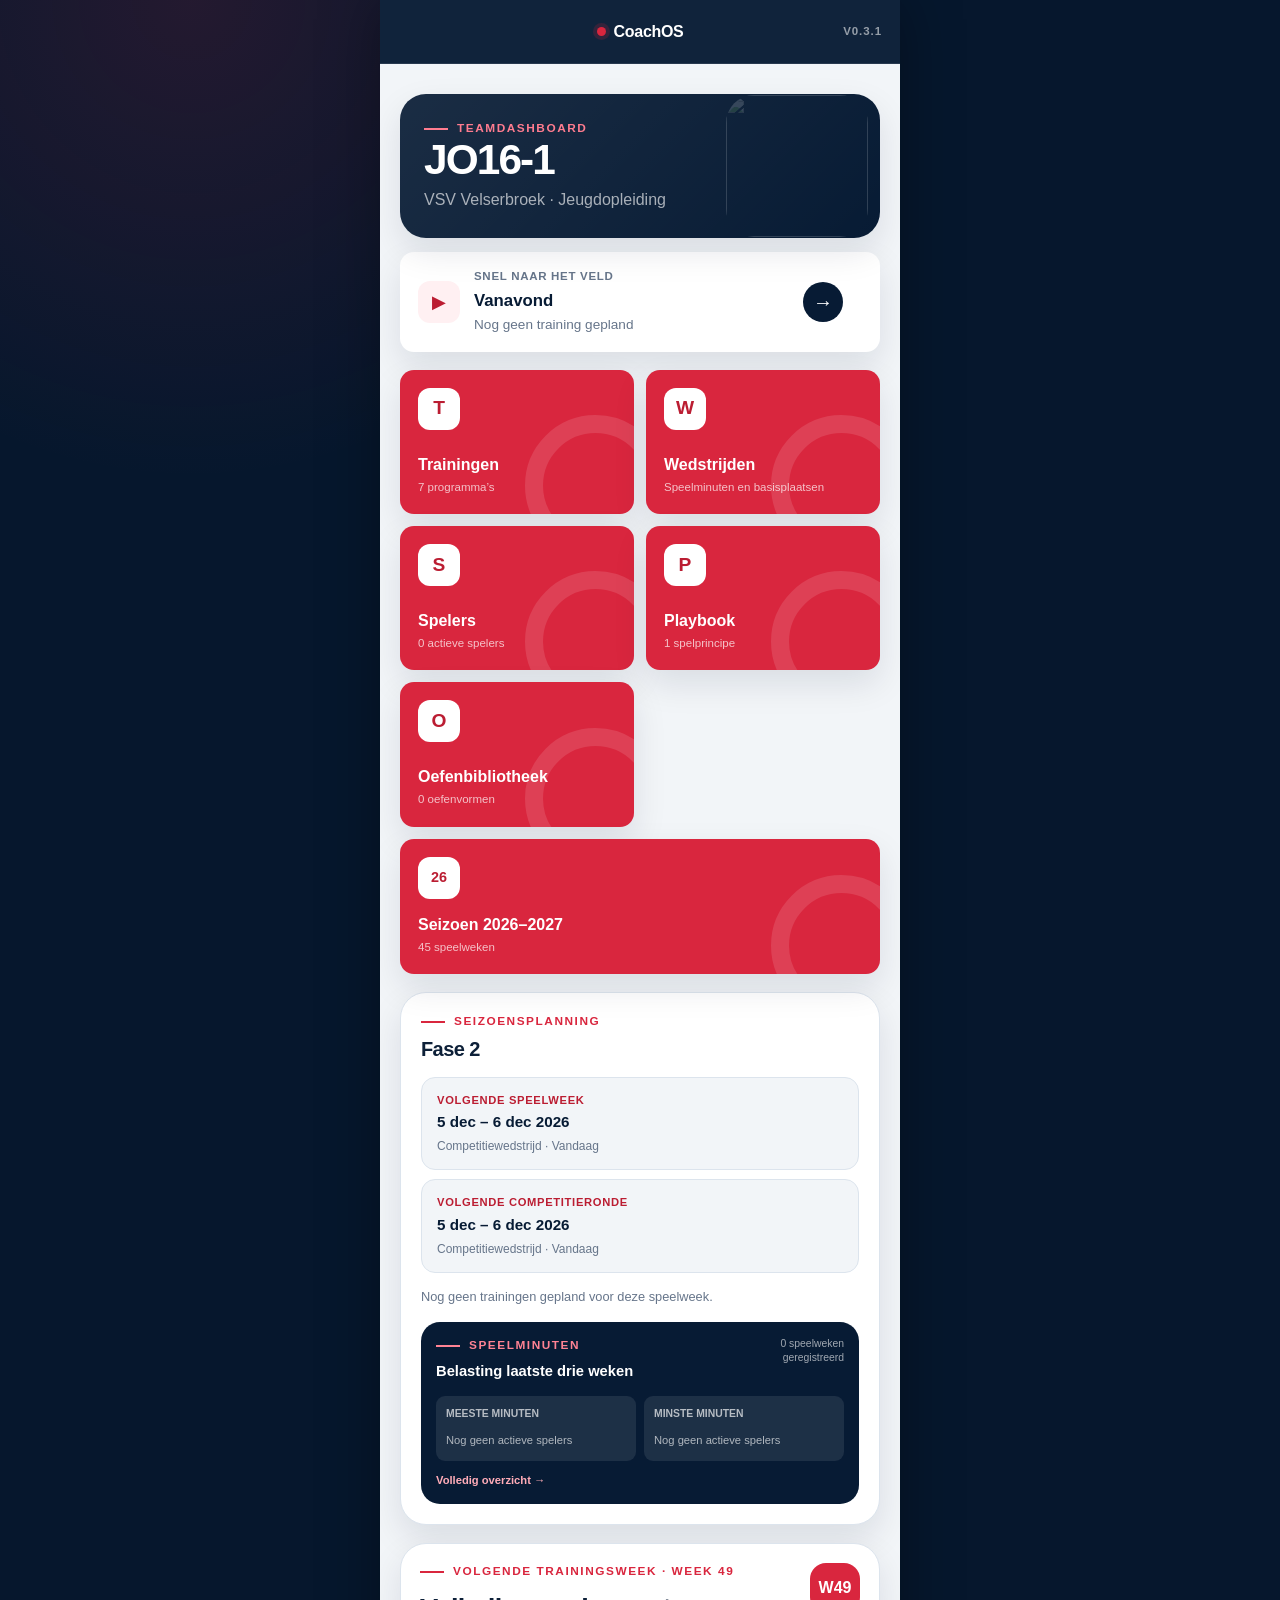
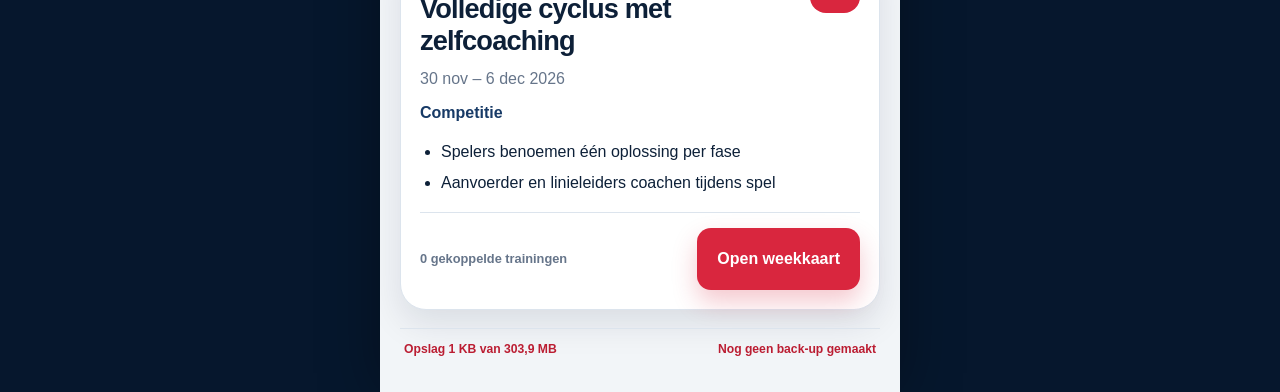
==== commit 606bc4ec: "Add files via upload" ====
--- a/index.html
+++ b/index.html
@@ -13,8 +13,8 @@
     <meta name="msapplication-TileColor" content="#c8102e">
     <title>CoachOS — VSV Velserbroek</title>
     <link rel="manifest" href="manifest.json">
-    <link rel="icon" type="image/png" sizes="192x192" href="icons/icon-192.png">
-    <link rel="apple-touch-icon" sizes="180x180" href="icons/icon-180.png">
+    <link rel="icon" type="image/png" sizes="192x192" href="icons/vsv-192-v031.png">
+    <link rel="apple-touch-icon" sizes="180x180" href="icons/vsv-180-v031.png">
     <link rel="stylesheet" href="styles.css">
   </head>
   <body>
@@ -28,14 +28,14 @@
           <span class="wordmark-dot" aria-hidden="true"></span>
           CoachOS
         </a>
-        <span class="version">v0.3</span>
+        <span class="version">v0.3.1</span>
       </header>
 
       <main id="app" tabindex="-1">
         <section class="screen screen-home startup-fallback" aria-labelledby="startup-title">
           <div>
             <div class="logo-stage" aria-label="Ruimte voor het VSV-logo">
-              <img class="club-logo" src="icons/icon-384.png" alt="VSV Velserbroek">
+              <img class="club-logo" src="icons/vsv-384-v031.png" alt="VSV Velserbroek">
             </div>
             <div class="home-copy">
               <p class="eyebrow">Jeugdopleiding</p>
@@ -60,7 +60,7 @@
         >
           ×
         </button>
-        <img src="icons/icon-96.png" alt="" width="64" height="64">
+        <img src="icons/vsv-96-v031.png" alt="" width="64" height="64">
         <div class="install-copy">
           <p class="eyebrow">CoachOS als app</p>
           <h2>Altijd klaar langs het veld</h2>
--- a/styles.css
+++ b/styles.css
@@ -424,6 +424,9 @@
 }
 
 .dashboard-hero {
+  position: relative;
+  isolation: isolate;
+  overflow: hidden;
   display: flex;
   align-items: center;
   gap: 18px;
@@ -437,11 +440,23 @@
 }
 
 .dashboard-club-logo {
-  flex: 0 0 76px;
-  width: 76px;
-  height: 76px;
+  position: absolute;
+  z-index: 0;
+  top: 50%;
+  right: 12px;
+  width: 142px;
+  height: 142px;
   object-fit: contain;
-  border-radius: 18px;
+  border-radius: 28px;
+  opacity: 0.16;
+  filter: saturate(0.65) brightness(1.3);
+  transform: translateY(-50%);
+  pointer-events: none;
+}
+
+.dashboard-hero > div {
+  position: relative;
+  z-index: 1;
 }
 
 .dashboard-hero .eyebrow {
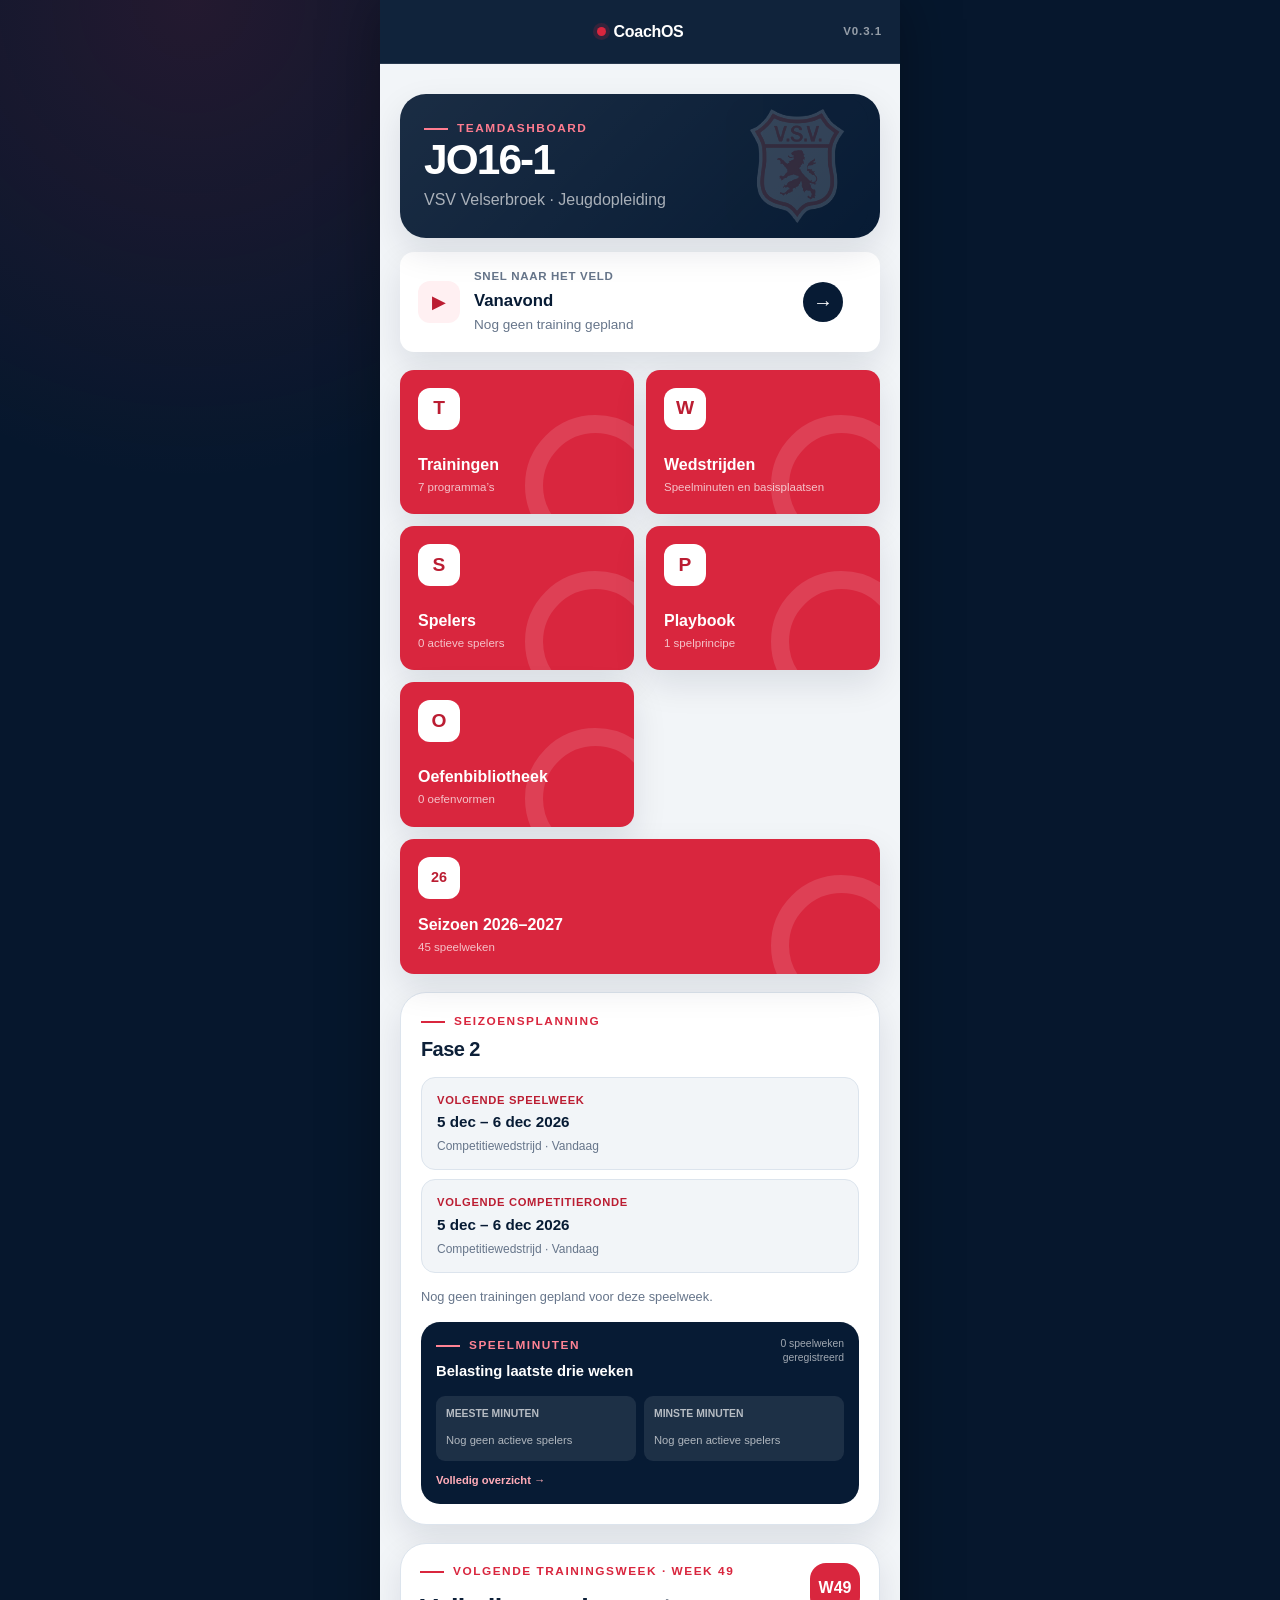
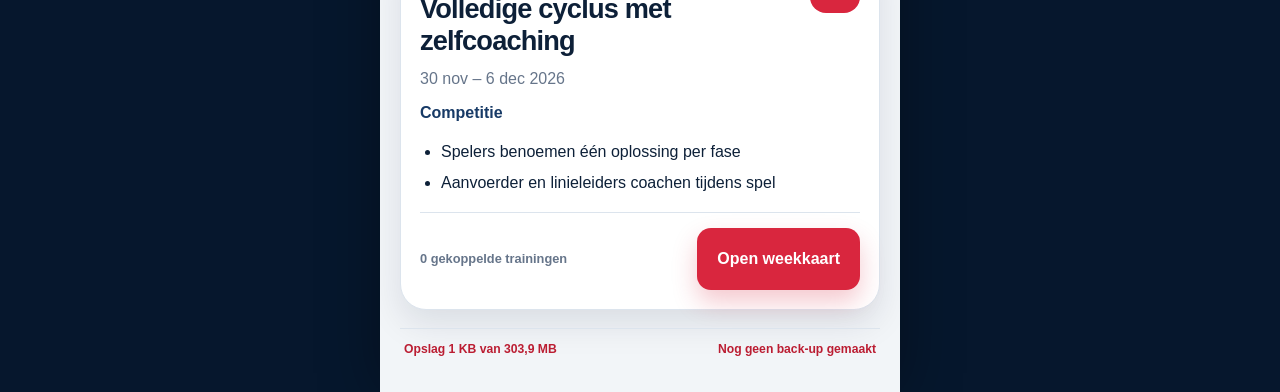
==== commit 08b74384: "Load calendar migration before CoachOS starts" ====
--- a/index.html
+++ b/index.html
@@ -92,7 +92,7 @@
         var status = document.getElementById("startup-status");
         if (!status) return;
         status.className = "startup-status startup-error";
-        status.innerHTML = "<strong>CoachOS kon niet starten.</strong><br>Controleer of index.html, data.js, planner-data.js en app.js in dezelfde map staan en open de pagina in Chrome, Edge of Safari.";
+        status.innerHTML = "<strong>CoachOS kon niet starten.</strong><br>Controleer of index.html, data.js, planner-data.js, calendar-migration.js en app.js in dezelfde map staan en open de pagina in Chrome, Edge of Safari.";
       });
       window.setTimeout(function () {
         var status = document.getElementById("startup-status");
@@ -103,6 +103,7 @@
     </script>
     <script src="data.js"></script>
     <script src="planner-data.js"></script>
+    <script src="calendar-migration.js"></script>
     <script src="app.js"></script>
   </body>
 </html>
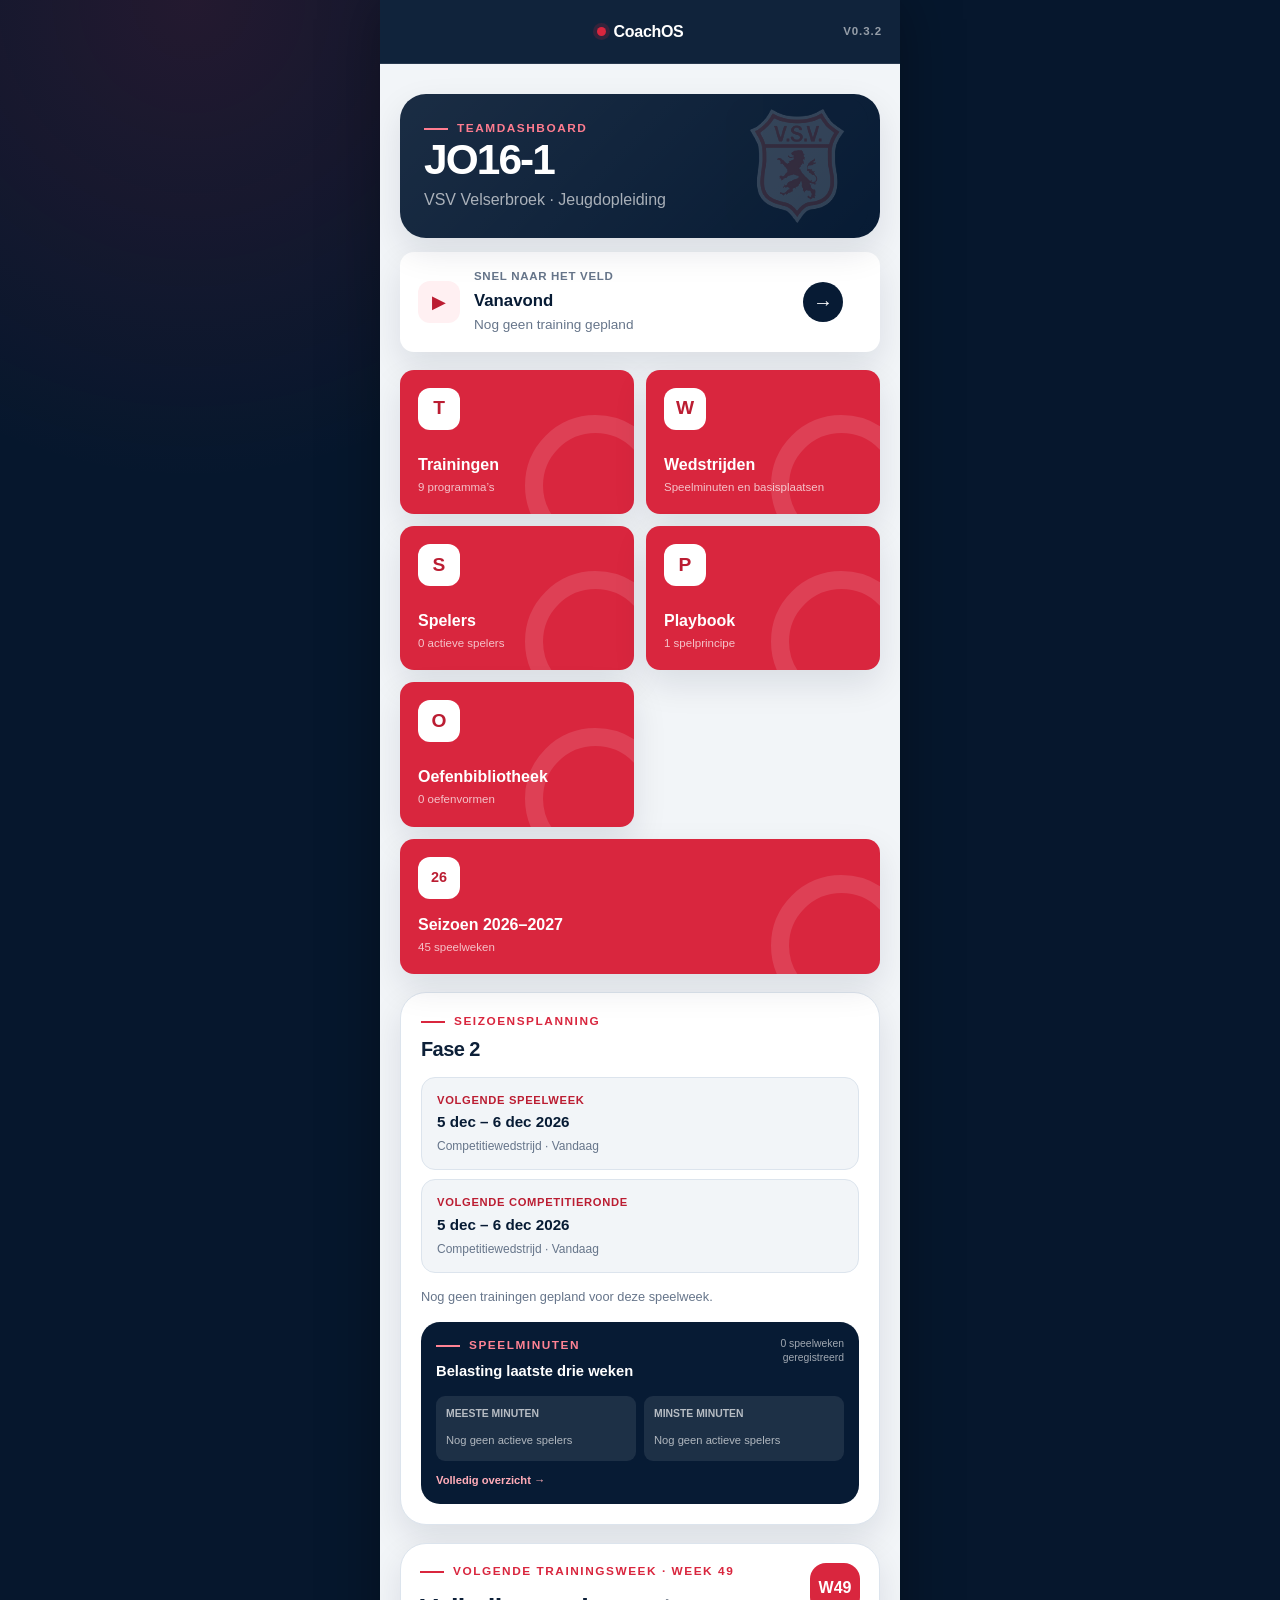
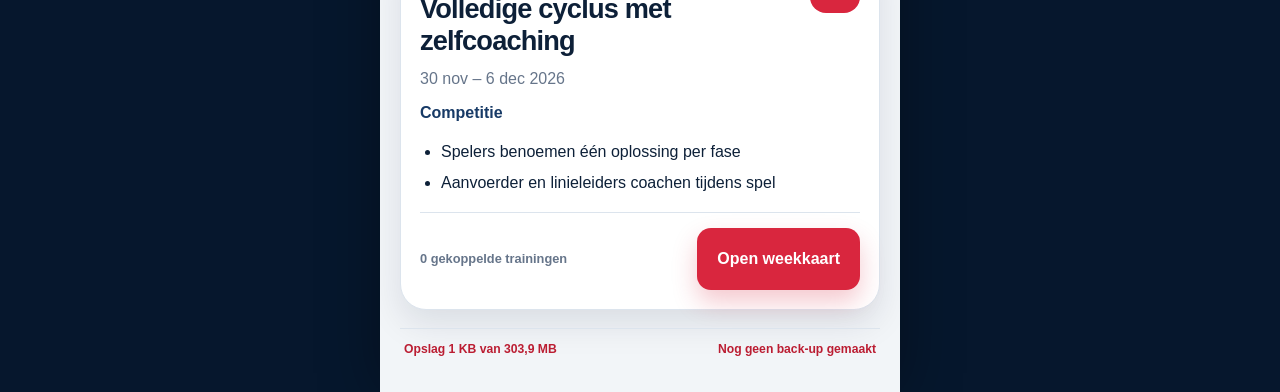
==== commit adfbae85: "Show CoachOS v0.3.2 after W37 update" ====
--- a/index.html
+++ b/index.html
@@ -28,7 +28,7 @@
           <span class="wordmark-dot" aria-hidden="true"></span>
           CoachOS
         </a>
-        <span class="version">v0.3.1</span>
+        <span class="version">v0.3.2</span>
       </header>
 
       <main id="app" tabindex="-1">
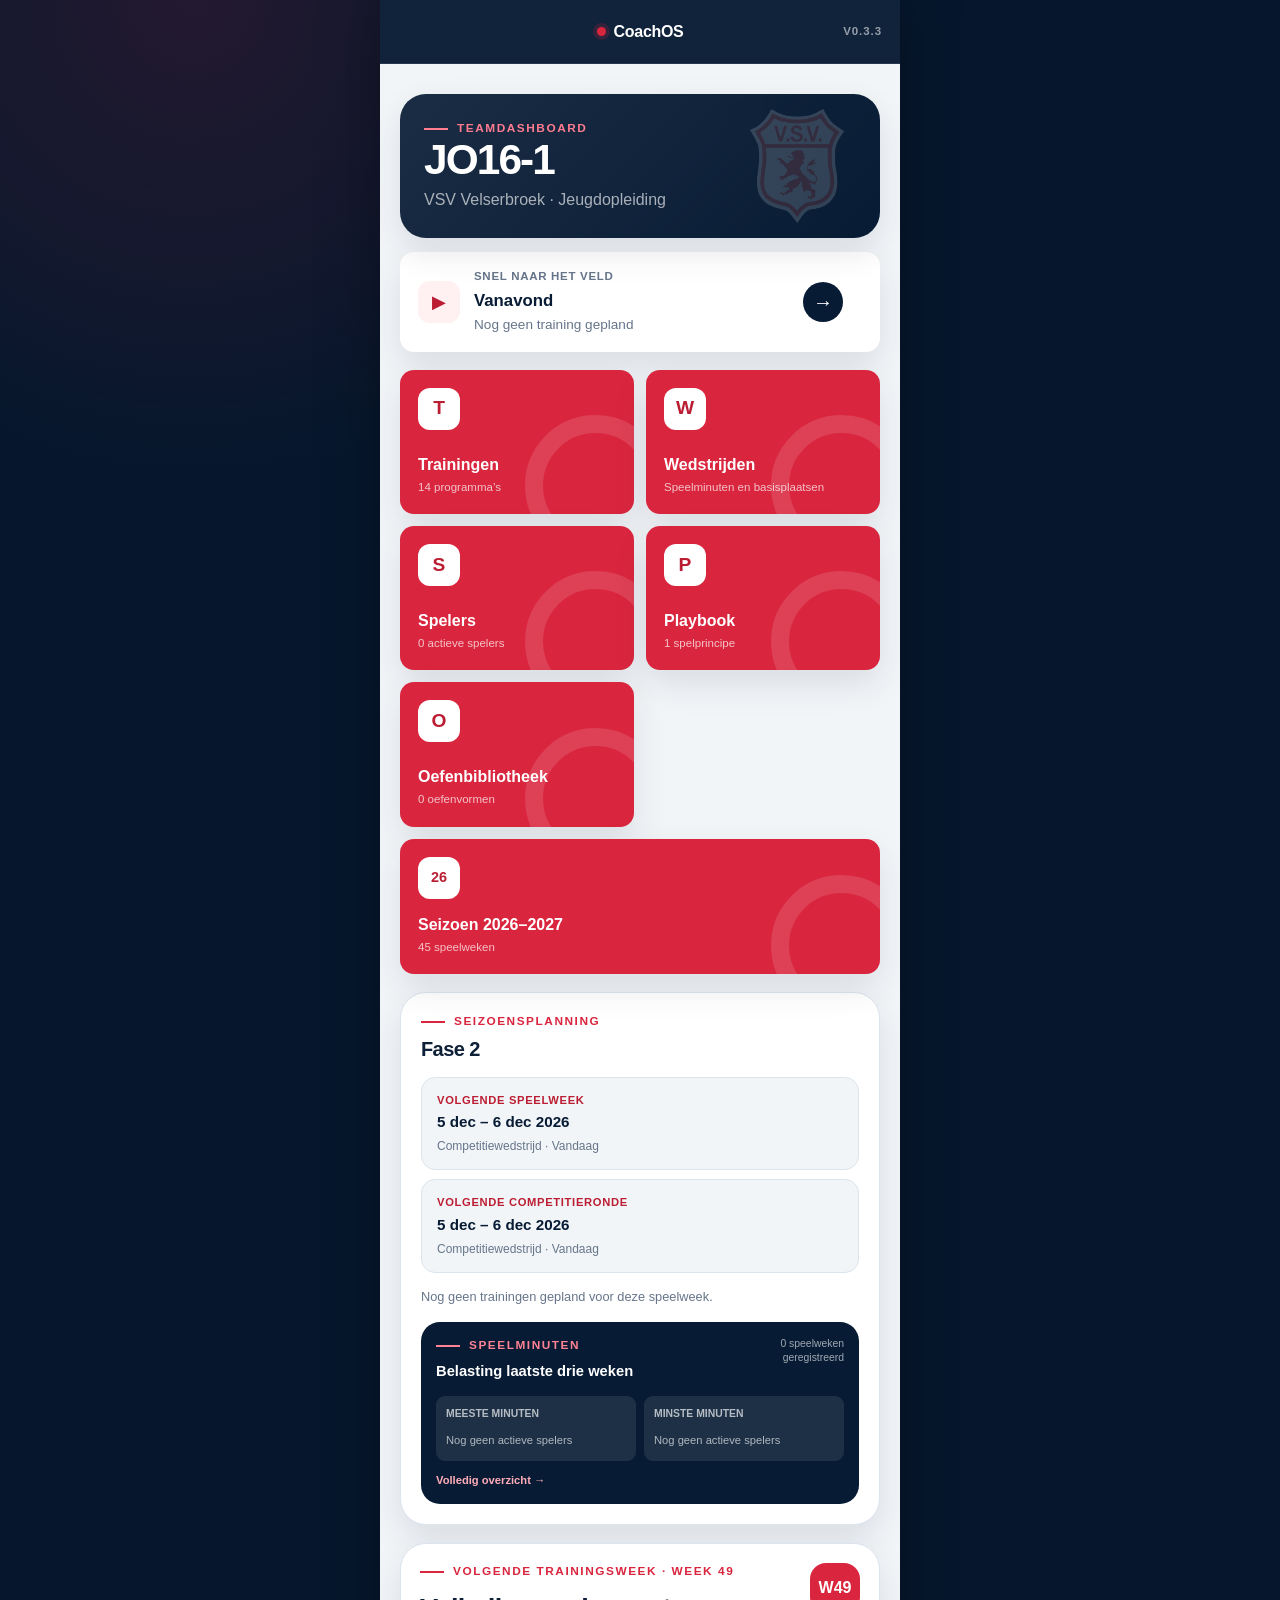
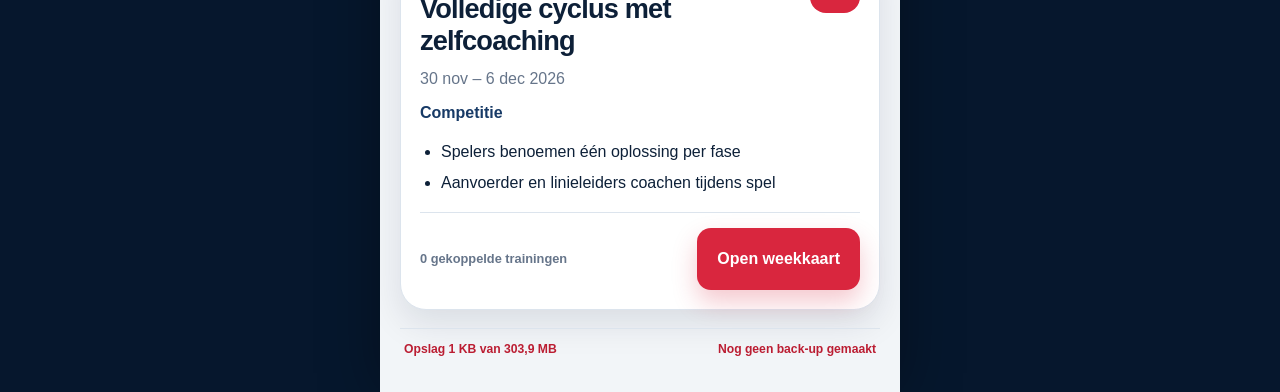
==== commit 98900147: "Forceer verse CoachOS assets op iPhone" ====
--- a/index.html
+++ b/index.html
@@ -12,10 +12,10 @@
     <meta name="apple-mobile-web-app-title" content="CoachOS">
     <meta name="msapplication-TileColor" content="#c8102e">
     <title>CoachOS — VSV Velserbroek</title>
-    <link rel="manifest" href="manifest.json">
+    <link rel="manifest" href="manifest.json?v=20260928-1829">
     <link rel="icon" type="image/png" sizes="192x192" href="icons/vsv-192-v031.png">
     <link rel="apple-touch-icon" sizes="180x180" href="icons/vsv-180-v031.png">
-    <link rel="stylesheet" href="styles.css">
+    <link rel="stylesheet" href="styles.css?v=20260928-1829">
   </head>
   <body>
     <div class="app-shell">
@@ -28,7 +28,7 @@
           <span class="wordmark-dot" aria-hidden="true"></span>
           CoachOS
         </a>
-        <span class="version">v0.3.2</span>
+        <span class="version">v0.3.3</span>
       </header>
 
       <main id="app" tabindex="-1">
@@ -101,9 +101,9 @@
         status.innerHTML = "<strong>CoachOS reageert niet.</strong><br>Ververs de pagina of open index.html in Chrome, Edge of Safari.";
       }, 1500);
     </script>
-    <script src="data.js"></script>
-    <script src="planner-data.js"></script>
-    <script src="calendar-migration.js"></script>
-    <script src="app.js"></script>
+    <script src="data.js?v=20260928-1829"></script>
+    <script src="planner-data.js?v=20260928-1829"></script>
+    <script src="calendar-migration.js?v=20260928-1829"></script>
+    <script src="app.js?v=20260928-1829"></script>
   </body>
 </html>
--- a/styles.css
+++ b/styles.css
@@ -2719,7 +2719,7 @@
 
 .match-minutes-controls {
   display: grid;
-  grid-template-columns: 82px 78px;
+  grid-template-columns: 82px 68px 70px;
   gap: 7px;
 }
 
@@ -2742,6 +2742,36 @@
   font-size: 0.65rem;
   transform: translateY(-50%);
   pointer-events: none;
+}
+
+.goals-input-wrap {
+  position: relative;
+}
+
+.goals-input-wrap input {
+  min-height: 48px;
+  padding: 9px 27px 9px 8px;
+  text-align: right;
+  font-weight: 900;
+}
+
+.goals-input-wrap > span {
+  position: absolute;
+  top: 50%;
+  right: 6px;
+  color: var(--muted);
+  font-size: 0.58rem;
+  transform: translateY(-50%);
+  pointer-events: none;
+}
+
+.match-registration-details,
+.match-reflection-card {
+  margin-bottom: 12px;
+}
+
+.match-score-grid {
+  margin-top: 10px;
 }
 
 .starting-eleven-toggle {
